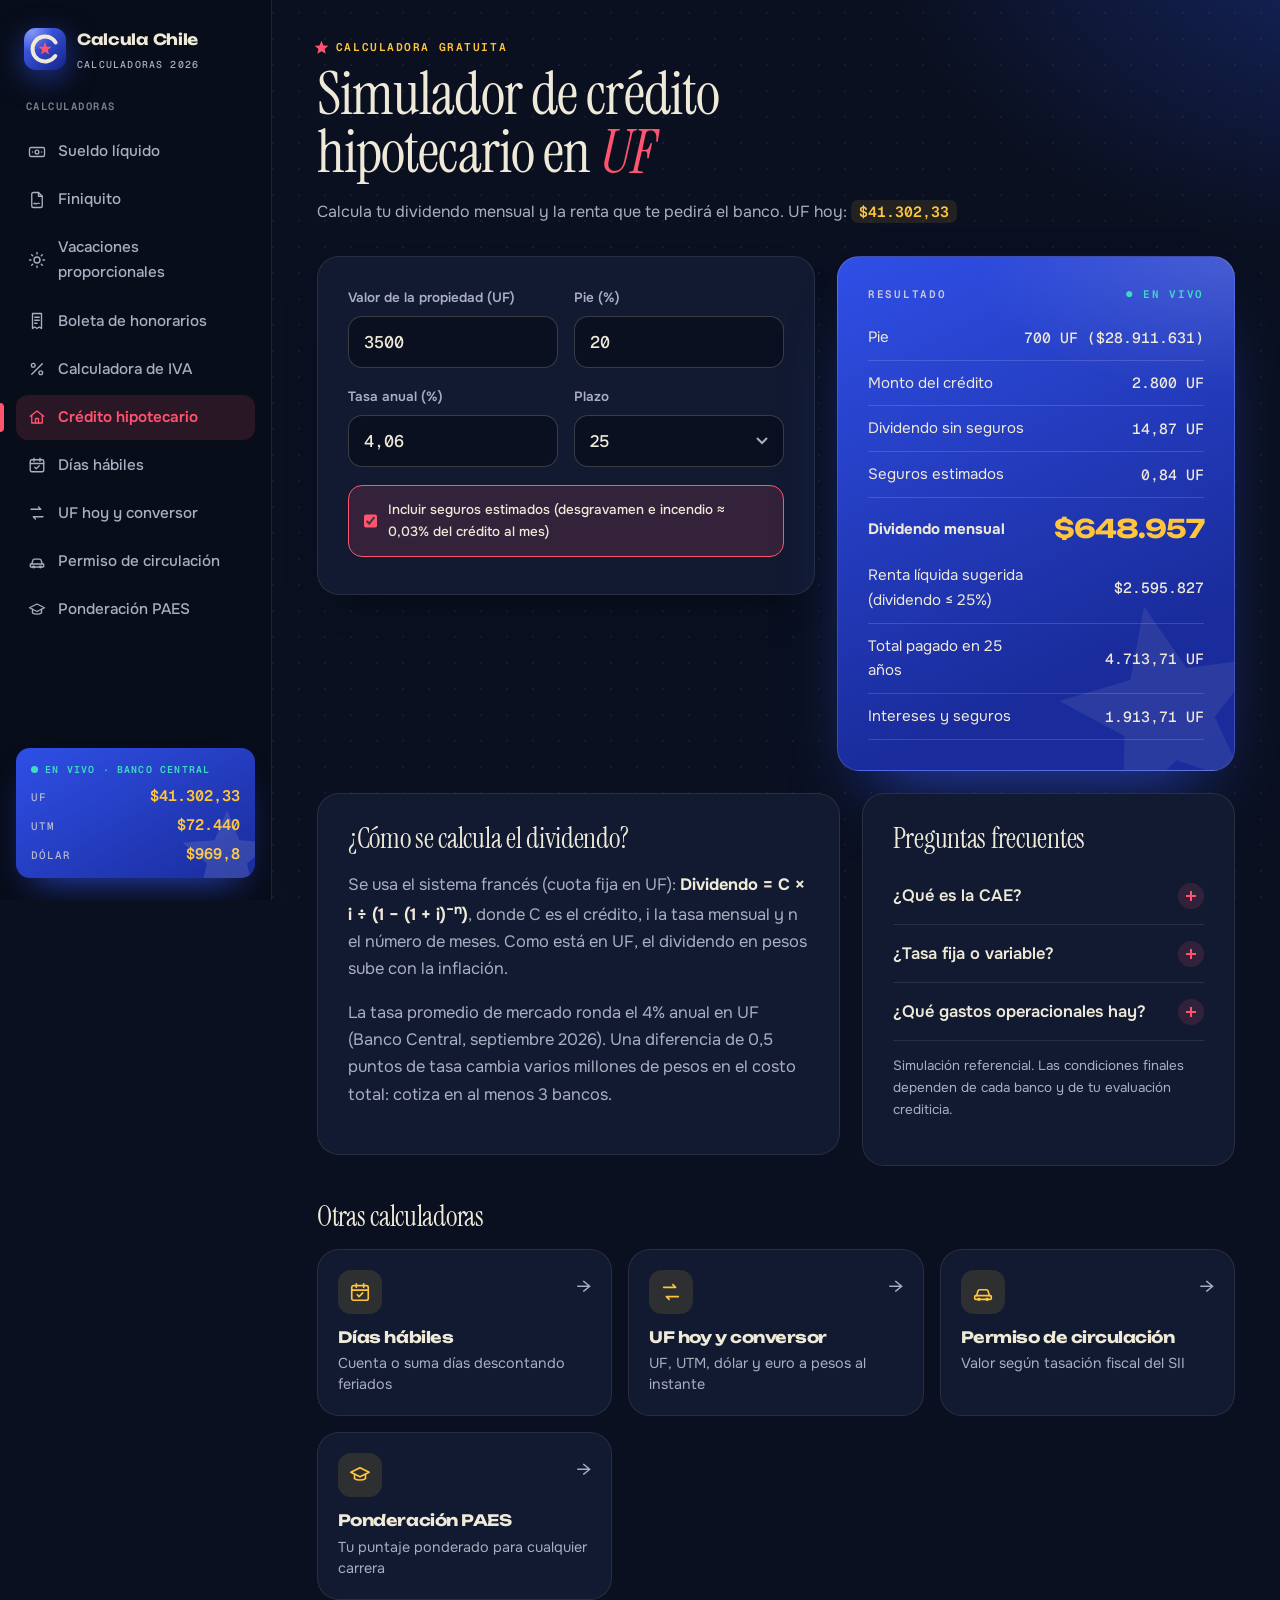
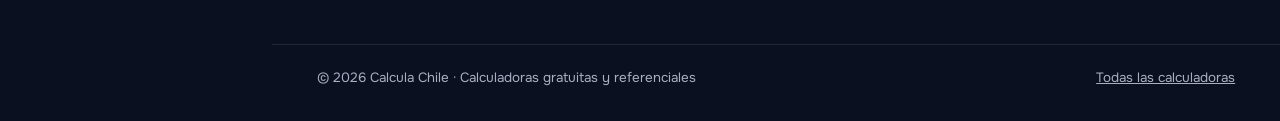
==== credito-hipotecario/index.html @ 3ac99cef "Actualiza datos 2026-11-10" ====
<!doctype html>
<html lang="es-CL">
<head>
<meta charset="utf-8">
<meta name="viewport" content="width=device-width,initial-scale=1">
<meta name="color-scheme" content="dark">
<meta name="theme-color" content="#0A1020">
<link rel="icon" href="/assets/logo.svg" type="image/svg+xml">
<title>Simulador Crédito Hipotecario en UF 2026: calcula tu dividendo | Calcula Chile</title>
<meta name="description" content="Simula tu crédito hipotecario en UF: dividendo mensual en UF y pesos, renta mínima requerida, pie y costo total. Con la UF de hoy.">
<link rel="canonical" href="https://TUDOMINIO.cl/credito-hipotecario/">
<link rel="preconnect" href="https://fonts.googleapis.com"><link rel="preconnect" href="https://fonts.gstatic.com" crossorigin>
<link href="https://fonts.googleapis.com/css2?family=Instrument+Serif:ital@0;1&family=Onest:wght@400;500;600;700&family=Geist+Mono:wght@400;500;600&family=Unbounded:wght@500;700&display=swap" rel="stylesheet">
<link rel="stylesheet" href="/assets/style.css?v=7056db5f">
<!-- ADSENSE -->
<script type="application/ld+json">
{"@context":"https://schema.org","@type":"FAQPage","mainEntity":[
{"@type":"Question","name":"¿Qué renta necesito para un crédito hipotecario?","acceptedAnswer":{"@type":"Answer","text":"Los bancos suelen exigir que el dividendo no supere el 25% a 30% de la renta líquida del hogar."}},
{"@type":"Question","name":"¿Cuánto pie necesito?","acceptedAnswer":{"@type":"Answer","text":"Normalmente 10% a 20% del valor de la propiedad. Con garantía estatal FOGAES puede bajar al 10%."}}
]}
</script>
</head>
<body>
<!--side-->
<aside class="side">
  <a class="brand" href="/"><span class="brand-mark"><svg class="logo" viewBox="0 0 64 64" aria-hidden="true"><defs><linearGradient id="lg" x1="8" y1="4" x2="58" y2="62" gradientUnits="userSpaceOnUse"><stop stop-color="#4764F5"/><stop offset="1" stop-color="#17278F"/></linearGradient><radialGradient id="lh" cx="20%" cy="8%" r="80%"><stop stop-color="#fff" stop-opacity=".34"/><stop offset=".6" stop-color="#fff" stop-opacity="0"/></radialGradient></defs><rect width="64" height="64" rx="18" fill="url(#lg)"/><rect width="64" height="64" rx="18" fill="url(#lh)"/><circle cx="32" cy="32" r="19" fill="none" stroke="#EFE9D8" stroke-width="6" stroke-linecap="round" stroke-dasharray="97 22.4" transform="rotate(34 32 32)"/><polygon fill="#FF5470" points="32,21.5 34.6,28.4 42,28.7 36.2,33.3 38.2,40.5 32,36.3 25.8,40.5 27.8,33.3 22,28.7 29.4,28.4"/></svg></span><span><b>Calcula Chile</b><small>CALCULADORAS 2026</small></span></a>
  <div class="side-label">Calculadoras</div>
  <nav><a href="/sueldo-liquido/"><svg viewBox="0 0 24 24" fill="none" stroke-width="1.8" stroke-linecap="round" stroke-linejoin="round"><rect x="2" y="6" width="20" height="12" rx="2"/><circle cx="12" cy="12" r="2.5"/><path d="M6 12h.01M18 12h.01"/></svg>Sueldo líquido</a><a href="/finiquito/"><svg viewBox="0 0 24 24" fill="none" stroke-width="1.8" stroke-linecap="round" stroke-linejoin="round"><path d="M14 2H7a2 2 0 0 0-2 2v16a2 2 0 0 0 2 2h10a2 2 0 0 0 2-2V7z"/><path d="M14 2v5h5"/><path d="M8 17c1.5-2 2.5 1 4 0s2-1.5 3-.5"/></svg>Finiquito</a><a href="/vacaciones-proporcionales/"><svg viewBox="0 0 24 24" fill="none" stroke-width="1.8" stroke-linecap="round" stroke-linejoin="round"><circle cx="12" cy="12" r="4"/><path d="M12 2v2M12 20v2M4.9 4.9l1.4 1.4M17.7 17.7l1.4 1.4M2 12h2M20 12h2M4.9 19.1l1.4-1.4M17.7 6.3l1.4-1.4"/></svg>Vacaciones proporcionales</a><a href="/honorarios/"><svg viewBox="0 0 24 24" fill="none" stroke-width="1.8" stroke-linecap="round" stroke-linejoin="round"><path d="M6 2h12v20l-3-2-3 2-3-2-3 2z"/><path d="M9 7h6M9 11h6M9 15h3"/></svg>Boleta de honorarios</a><a href="/iva/"><svg viewBox="0 0 24 24" fill="none" stroke-width="1.8" stroke-linecap="round" stroke-linejoin="round"><path d="M19 5L5 19"/><circle cx="7" cy="7" r="2.5"/><circle cx="17" cy="17" r="2.5"/></svg>Calculadora de IVA</a><a href="/credito-hipotecario/" aria-current="page"><svg viewBox="0 0 24 24" fill="none" stroke-width="1.8" stroke-linecap="round" stroke-linejoin="round"><path d="M3 11l9-7 9 7"/><path d="M5 10v10h14V10"/><path d="M10 20v-6h4v6"/></svg>Crédito hipotecario</a><a href="/dias-habiles/"><svg viewBox="0 0 24 24" fill="none" stroke-width="1.8" stroke-linecap="round" stroke-linejoin="round"><rect x="3" y="5" width="18" height="16" rx="2"/><path d="M3 10h18M8 3v4M16 3v4"/><path d="M9 15l2 2 4-4"/></svg>Días hábiles</a><a href="/uf/"><svg viewBox="0 0 24 24" fill="none" stroke-width="1.8" stroke-linecap="round" stroke-linejoin="round"><path d="M4 7h13l-3-3M20 17H7l3 3"/></svg>UF hoy y conversor</a><a href="/permiso-circulacion/"><svg viewBox="0 0 24 24" fill="none" stroke-width="1.8" stroke-linecap="round" stroke-linejoin="round"><path d="M5 16l1.5-5A2 2 0 0 1 8.4 9.5h7.2a2 2 0 0 1 1.9 1.5L19 16"/><rect x="3" y="16" width="18" height="4" rx="1"/><circle cx="7.5" cy="20" r="1"/><circle cx="16.5" cy="20" r="1"/></svg>Permiso de circulación</a><a href="/ponderacion-paes/"><svg viewBox="0 0 24 24" fill="none" stroke-width="1.8" stroke-linecap="round" stroke-linejoin="round"><path d="M2 9l10-5 10 5-10 5z"/><path d="M6 11v5c3 2 9 2 12 0v-5"/></svg>Ponderación PAES</a></nav>
  <div class="ticker">
    <div class="t-live">EN VIVO · BANCO CENTRAL</div>
    <div class="t-row"><span>UF</span><b data-ind="uf">$41.302,33</b></div>
    <div class="t-row"><span>UTM</span><b data-ind="utm">$72.440</b></div>
    <div class="t-row"><span>DÓLAR</span><b data-ind="dolar">$969,8</b></div>
  </div>
</aside>
<!--/side-->
<div class="app">
<main>
<section class="hero"><div class="crumb">Calculadora gratuita</div><h1>Simulador de crédito hipotecario en <em>UF</em></h1>
<p class="lead">Calcula tu dividendo mensual y la renta que te pedirá el banco. UF hoy: <strong id="ufTxt">…</strong></p></section>
<section class="work">
<div class="card">
  <div class="row">
    <div><label for="valor">Valor de la propiedad (UF)</label><input id="valor" inputmode="decimal" value="3500"></div>
    <div><label for="pie">Pie (%)</label><input id="pie" type="number" min="0" max="90" value="20"></div>
  </div>
  <div class="row">
    <div><label for="tasa">Tasa anual (%)</label><input id="tasa" inputmode="decimal" value="4,06"></div>
    <div>
      <label for="plazo">Plazo</label>
      <select id="plazo"><option>15</option><option>20</option><option selected>25</option><option>30</option></select>
    </div>
  </div>
  <label><input type="checkbox" id="seg" checked style="width:auto"> Incluir seguros estimados (desgravamen e incendio ≈ 0,03% del crédito al mes)</label>

</div>
<aside class="panel"><div class="panel-head"><span>Resultado</span><i>● EN VIVO</i></div>
<div class="result" id="res"></div>
<div class="ph"><svg viewBox="0 0 24 24" fill="none" stroke-width="1.6" stroke-linecap="round"><rect x="4" y="2" width="16" height="20" rx="2"/><path d="M8 6h8M8 10h2M12 10h2M16 10h0M8 14h2M12 14h2M8 18h2M12 18h4"/></svg><p>Completa los datos y el resultado aparece aquí al instante.</p></div></aside>
</section>
<div class="ad"><!-- espacio anuncio --></div>
<section class="info">
<div><!-- AFILIADO: enlace a comparador hipotecario / banco aquí -->

<h2>¿Cómo se calcula el dividendo?</h2>
<p>Se usa el sistema francés (cuota fija en UF): <strong>Dividendo = C × i ÷ (1 − (1 + i)<sup>−n</sup>)</strong>, donde C es el crédito, i la tasa mensual y n el número de meses. Como está en UF, el dividendo en pesos sube con la inflación.</p>
<p>La tasa promedio de mercado ronda el 4% anual en UF (Banco Central, septiembre 2026). Una diferencia de 0,5 puntos de tasa cambia varios millones de pesos en el costo total: cotiza en al menos 3 bancos.</p></div>
<div><h2>Preguntas frecuentes</h2>
<details><summary>¿Qué es la CAE?</summary><p>La Carga Anual Equivalente incluye tasa, seguros y gastos. Es el número que debes comparar entre bancos, no solo la tasa.</p></details>
<details><summary>¿Tasa fija o variable?</summary><p>La fija te da un dividendo en UF constante por todo el plazo. La mixta parte más baja pero puede subir después del período fijo.</p></details>
<details><summary>¿Qué gastos operacionales hay?</summary><p>Tasación, estudio de títulos, notaría, Conservador de Bienes Raíces e impuesto de timbres. Suelen sumar entre 1% y 2% del crédito.</p></details>
<p class="note">Simulación referencial. Las condiciones finales dependen de cada banco y de tu evaluación crediticia.</p></div>
</section>
<section class="related"><h2>Otras calculadoras</h2><div class="tools"><a href="/dias-habiles/"><span class="ic"><svg viewBox="0 0 24 24" fill="none" stroke-width="1.8" stroke-linecap="round" stroke-linejoin="round"><rect x="3" y="5" width="18" height="16" rx="2"/><path d="M3 10h18M8 3v4M16 3v4"/><path d="M9 15l2 2 4-4"/></svg></span><strong>Días hábiles</strong><small>Cuenta o suma días descontando feriados</small></a><a href="/uf/"><span class="ic"><svg viewBox="0 0 24 24" fill="none" stroke-width="1.8" stroke-linecap="round" stroke-linejoin="round"><path d="M4 7h13l-3-3M20 17H7l3 3"/></svg></span><strong>UF hoy y conversor</strong><small>UF, UTM, dólar y euro a pesos al instante</small></a><a href="/permiso-circulacion/"><span class="ic"><svg viewBox="0 0 24 24" fill="none" stroke-width="1.8" stroke-linecap="round" stroke-linejoin="round"><path d="M5 16l1.5-5A2 2 0 0 1 8.4 9.5h7.2a2 2 0 0 1 1.9 1.5L19 16"/><rect x="3" y="16" width="18" height="4" rx="1"/><circle cx="7.5" cy="20" r="1"/><circle cx="16.5" cy="20" r="1"/></svg></span><strong>Permiso de circulación</strong><small>Valor según tasación fiscal del SII</small></a><a href="/ponderacion-paes/"><span class="ic"><svg viewBox="0 0 24 24" fill="none" stroke-width="1.8" stroke-linecap="round" stroke-linejoin="round"><path d="M2 9l10-5 10 5-10 5z"/><path d="M6 11v5c3 2 9 2 12 0v-5"/></svg></span><strong>Ponderación PAES</strong><small>Tu puntaje ponderado para cualquier carrera</small></a></div></section>
</main>
<footer><span>© <span data-year></span> Calcula Chile · Calculadoras gratuitas y referenciales</span><a href="/">Todas las calculadoras</a></footer>
</div><!--/app-->
<script src="/assets/common.js?v=ec8a8970"></script>
<script>
const $ = (id) => document.getElementById(id);
const dnum = (el) => Number(String(el.value).replace(/\./g, "").replace(",", ".")) || 0;
const uf = (n) => n.toLocaleString("es-CL", { maximumFractionDigits: 2 }) + " UF";
let UF = 41000;
function calc() {
  const valor = dnum($("valor")), pie = valor * dnum($("pie")) / 100, C = valor - pie;
  const i = dnum($("tasa")) / 100 / 12, n = Number($("plazo").value) * 12;
  if (!C || !n) return ($("res").innerHTML = "");
  const div = i ? C * i / (1 - Math.pow(1 + i, -n)) : C / n;
  const seg = $("seg").checked ? C * 0.0003 : 0, tot = div + seg;
  $("res").innerHTML = `<table>
    <tr><td>Pie</td><td>${uf(pie)} (${clp(pie * UF)})</td></tr>
    <tr><td>Monto del crédito</td><td>${uf(C)}</td></tr>
    <tr><td>Dividendo sin seguros</td><td>${uf(div)}</td></tr>
    ${seg ? `<tr><td>Seguros estimados</td><td>${uf(seg)}</td></tr>` : ""}
    <tr><td><strong>Dividendo mensual</strong></td><td class="big">${clp(tot * UF)}</td></tr>
    <tr><td>Renta líquida sugerida (dividendo ≤ 25%)</td><td>${clp(tot * UF * 4)}</td></tr>
    <tr><td>Total pagado en ${n / 12} años</td><td>${uf(tot * n)}</td></tr>
    <tr><td>Intereses y seguros</td><td>${uf(tot * n - C)}</td></tr></table>`;
}
loadJSON("/data/indicadores.json").then((d) => (UF = d.uf)).catch(() => {}).finally(() => {
  $("ufTxt").textContent = "$" + UF.toLocaleString("es-CL"); calc();
});
["valor", "pie", "tasa", "plazo", "seg"].forEach((id) => $(id).addEventListener("input", calc));
</script>
</body>
</html>
---- assets/style.css ----
/* Calcula Chile — ver BRAND.md
   Tema único "Noche de Atacama": fondo azul-noche, texto crema, Copihue + Oro de acento, resultados en Cobalto.
   No existe versión clara: nunca fondo blanco ni texto negro. */
:root{
  color-scheme:dark;
  --night:#0A1020; --deep:#111A30; --slope:#18233F; --side:#080D1A;
  --salar:#EFE9D8; --mist:#A9AEC0; --line:rgba(239,233,216,.10); --line-2:rgba(239,233,216,.20);
  --copihue:#FF5470; --copihue-soft:rgba(255,84,112,.14);
  --cobalt:#2F4FE6; --cobalt-2:#1A2C9C; --gold:#FFC53D; --pacific:#3DDBC0;
  --r-lg:22px; --r:14px;
  --f-title:"Instrument Serif",Georgia,serif; --f-body:"Onest",system-ui,sans-serif; --f-mono:"Geist Mono",ui-monospace,monospace; --f-brand:"Unbounded","Onest",sans-serif;
  --star:url("data:image/svg+xml,%3Csvg xmlns='http://www.w3.org/2000/svg' viewBox='0 0 24 24'%3E%3Cpath fill='%23FF5470' d='M12 1.5l3 7.2 7.7.6-5.9 5 1.8 7.5L12 17.9l-6.6 3.9 1.8-7.5-5.9-5 7.7-.6z'/%3E%3C/svg%3E");
  --star-cream:url("data:image/svg+xml,%3Csvg xmlns='http://www.w3.org/2000/svg' viewBox='0 0 24 24'%3E%3Cpath fill='%23EFE9D8' d='M12 1.5l3 7.2 7.7.6-5.9 5 1.8 7.5L12 17.9l-6.6 3.9 1.8-7.5-5.9-5 7.7-.6z'/%3E%3C/svg%3E");
  --sidew:272px;
}
*{box-sizing:border-box}
html{-webkit-text-size-adjust:100%;background:var(--night)}
body{margin:0;font:400 1.03rem/1.65 var(--f-body);color:var(--salar);background:var(--night);min-height:100vh;
  background-image:
    radial-gradient(800px 520px at 108% -8%,rgba(47,79,230,.35),transparent 62%),
    radial-gradient(640px 460px at -8% 104%,rgba(255,84,112,.16),transparent 62%),
    radial-gradient(rgba(239,233,216,.06) 1px,transparent 1.2px);
  background-size:auto,auto,26px 26px;background-attachment:fixed}
a{color:var(--copihue)}
::selection{background:var(--copihue);color:var(--night)}
::placeholder{color:rgba(169,174,192,.55)}

/* ---------- Menú lateral ---------- */
.side{position:fixed;inset:0 auto 0 0;width:var(--sidew);padding:22px 16px;display:flex;flex-direction:column;gap:16px;background:var(--side);border-right:1px solid var(--line);z-index:20;overflow-y:auto}
.brand{display:flex;align-items:center;gap:11px;text-decoration:none;color:var(--salar);padding:4px 8px}
.brand-mark{width:42px;height:42px;flex:none;display:block;filter:drop-shadow(0 8px 14px rgba(47,79,230,.55))}
.brand-mark .logo{width:100%;height:100%;display:block;transition:transform .5s cubic-bezier(.2,1.6,.4,1)}
.brand:hover .logo{transform:rotate(-8deg) scale(1.06)}
.brand b{font:700 .95rem/1 var(--f-brand);letter-spacing:-.02em;white-space:nowrap}
.brand small{display:block;font:500 .62rem var(--f-mono);color:var(--mist);letter-spacing:.12em;margin-top:5px}
.side-label{font:600 .66rem var(--f-mono);letter-spacing:.14em;text-transform:uppercase;color:var(--mist);padding:0 10px;margin-top:8px;opacity:.7}
.side nav{display:flex;flex-direction:column;gap:3px}
.side nav a{position:relative;display:flex;align-items:center;gap:12px;padding:10px 12px;border-radius:12px;color:var(--mist);text-decoration:none;font-weight:500;font-size:.95rem;transition:background .15s,color .15s}
.side nav a svg{width:18px;height:18px;flex:none;stroke:currentColor}
.side nav a:hover{background:var(--slope);color:var(--salar)}
.side nav a[aria-current]{background:var(--copihue-soft);color:var(--copihue);font-weight:600}
.side nav a[aria-current]::before{content:"";position:absolute;left:-16px;top:8px;bottom:8px;width:4px;border-radius:0 4px 4px 0;background:var(--copihue)}
.ticker{margin-top:auto;border-radius:var(--r);padding:15px;display:grid;gap:10px;position:relative;overflow:hidden;background:linear-gradient(150deg,var(--cobalt),var(--cobalt-2));box-shadow:0 18px 36px -18px rgba(47,79,230,.9)}
.ticker::after{content:"";position:absolute;right:-22px;bottom:-26px;width:100px;height:100px;background:var(--star-cream) center/contain no-repeat;opacity:.12}
.t-row{display:flex;justify-content:space-between;align-items:baseline;position:relative}
.t-row span{color:rgba(239,233,216,.7);font:500 .68rem var(--f-mono);letter-spacing:.1em}
.t-row b{font:600 .95rem var(--f-mono);color:var(--gold)}
.t-live{font:600 .62rem var(--f-mono);letter-spacing:.12em;color:var(--pacific);display:flex;align-items:center;gap:7px;position:relative}
.t-live::before{content:"";width:7px;height:7px;border-radius:50%;background:var(--pacific);animation:pulse 2s infinite}
@keyframes pulse{0%{box-shadow:0 0 0 0 rgba(61,219,192,.7)}70%,100%{box-shadow:0 0 0 8px rgba(61,219,192,0)}}

/* ---------- Estructura ---------- */
.app{margin-left:var(--sidew);min-height:100vh;display:flex;flex-direction:column}
main{width:100%;max-width:1320px;margin:0 auto;padding:40px clamp(20px,3.5vw,48px) 0;flex:1}
.hero{display:grid;gap:12px;margin-bottom:30px}
.crumb{font:600 .7rem var(--f-mono);letter-spacing:.14em;text-transform:uppercase;color:var(--gold);display:flex;gap:10px;align-items:center}
.crumb::before{content:"";width:9px;height:9px;background:var(--star) center/contain no-repeat;flex:none;transform:scale(1.7)}
h1{font:400 clamp(2.6rem,4.6vw,4.4rem)/.98 var(--f-title);letter-spacing:-.015em;margin:0;max-width:20ch;color:var(--salar)}
h1 em,h2 em{font-style:italic;color:var(--copihue)}
.lead{font-size:clamp(1rem,1.2vw,1.14rem);color:var(--mist);margin:6px 0 0;max-width:66ch}
.lead strong{font:600 .92em var(--f-mono);color:var(--gold);background:rgba(255,197,61,.1);padding:2px 8px;border-radius:7px}

/* Zona de trabajo: formulario + panel de resultado */
.work{display:grid;grid-template-columns:minmax(0,1.25fr) minmax(320px,1fr);gap:22px;align-items:start}
.card{background:var(--deep);border:1px solid var(--line);border-radius:var(--r-lg);padding:clamp(20px,2.4vw,30px);box-shadow:0 20px 40px -28px rgba(0,0,0,.8)}
.panel{position:sticky;top:24px;overflow:hidden;min-height:260px;color:var(--salar);border-radius:var(--r-lg);padding:clamp(20px,2.4vw,30px);border:1px solid rgba(255,255,255,.16);
  background:radial-gradient(420px 220px at 100% 0%,rgba(255,255,255,.14),transparent 62%),linear-gradient(155deg,var(--cobalt),var(--cobalt-2) 75%);box-shadow:0 40px 70px -36px rgba(47,79,230,.85)}
.panel::after{content:"";position:absolute;right:-46px;bottom:-50px;width:230px;height:230px;background:var(--star-cream) center/contain no-repeat;opacity:.08;pointer-events:none;transform:rotate(-12deg)}
.panel-head{display:flex;justify-content:space-between;align-items:center;font:600 .68rem var(--f-mono);letter-spacing:.16em;text-transform:uppercase;color:rgba(239,233,216,.8);margin-bottom:14px;position:relative}
.panel-head i{font-style:normal;color:var(--pacific)}
.ph{position:relative;display:none;padding:34px 0;text-align:center;color:rgba(239,233,216,.8)}
.ph svg{width:46px;height:46px;stroke:var(--gold);margin-bottom:10px}
.ph p{margin:0;font-size:.96rem}
.result:empty~.ph,.result[hidden]~.ph{display:block}
.result{position:relative;animation:reveal .45s cubic-bezier(.2,.8,.2,1)}
.result:empty{display:none}
.result p{margin:.25em 0}
.result table{width:100%;border-collapse:collapse;font-size:.94rem}
.result td{padding:10px 0;border-bottom:1px solid rgba(239,233,216,.16)}
.result td:last-child{text-align:right;font:500 .92rem var(--f-mono);font-variant-numeric:tabular-nums;white-space:nowrap}
.result tr:has(.big) td{border-bottom:0;padding-top:18px}
.result a{color:var(--gold)}
.big{font:700 clamp(1.9rem,3vw,2.7rem)/1.05 var(--f-brand)!important;letter-spacing:-.04em;color:var(--gold)}
td.big{font-size:clamp(1.35rem,2vw,1.8rem)!important}
.result .note,.panel .note{color:rgba(239,233,216,.72)}
@keyframes reveal{from{opacity:0;transform:translateY(8px)}to{opacity:1;transform:none}}

/* Formularios */
label{display:block;font-weight:600;font-size:.84rem;color:var(--mist);margin:18px 0 7px}
.card>label:first-child,.card>.row:first-child>div>label:first-child{margin-top:0}
.row{display:grid;grid-template-columns:repeat(auto-fit,minmax(200px,1fr));gap:0 16px}
input,select{width:100%;height:52px;padding:0 15px;font:500 1.05rem var(--f-body);color:var(--salar);background:var(--night);border:1.5px solid var(--line-2);border-radius:var(--r);transition:border-color .15s,box-shadow .15s;appearance:none;-webkit-appearance:none}
input[data-money],input[inputmode=decimal],input[type=number],input[type=date]{font-family:var(--f-mono);font-weight:500}
select{background-image:url("data:image/svg+xml,%3Csvg xmlns='http://www.w3.org/2000/svg' width='12' height='8' fill='none' stroke='%23A9AEC0' stroke-width='2'%3E%3Cpath d='M1 1l5 5 5-5'/%3E%3C/svg%3E");background-repeat:no-repeat;background-position:right 15px center;padding-right:40px;cursor:pointer}
select option{background:var(--deep);color:var(--salar)}
input:hover,select:hover{border-color:rgba(239,233,216,.34)}
input:focus,select:focus{outline:none;border-color:var(--copihue);box-shadow:0 0 0 4px var(--copihue-soft)}
input[type=checkbox]{width:20px;height:20px;appearance:auto;-webkit-appearance:auto;accent-color:var(--copihue);margin:0;flex:none}
label:has(input[type=checkbox]){display:flex;gap:11px;align-items:center;font-weight:500;color:var(--salar);padding:13px 15px;border:1.5px dashed var(--line-2);border-radius:var(--r);cursor:pointer;margin-top:18px}
label:has(input:checked){border-style:solid;border-color:var(--copihue);background:var(--copihue-soft)}
.card table{width:100%;border-collapse:collapse}
.card table td{padding:9px 6px;border-bottom:1px solid var(--line);font-size:.92rem}
.card table input{height:42px;font-size:1rem}
.card>.note{margin:12px 0 0}

/* Información: 2 columnas */
.info{display:grid;grid-template-columns:minmax(0,1.4fr) minmax(0,1fr);gap:22px;margin-top:22px;align-items:start}
.info>div{background:var(--deep);border:1px solid var(--line);border-radius:var(--r-lg);padding:clamp(20px,2.4vw,30px)}
.info>div>h2:first-child{margin-top:0}
h2{font:400 clamp(1.7rem,2.2vw,2.1rem)/1.1 var(--f-title);letter-spacing:-.01em;margin:28px 0 12px;color:var(--salar)}
.info p,.info li{color:var(--mist)}
.info strong{color:var(--salar)}
.info table{width:100%;border-collapse:collapse;margin:8px 0;font-size:.92rem}
.info table td{padding:10px 4px;border-bottom:1px solid var(--line);color:var(--salar)}
.info table td:last-child{font-family:var(--f-mono);text-align:right}
.info .card{box-shadow:none;padding:6px 16px;background:var(--night);border-radius:var(--r)}
ol{padding-left:1.2em}li{margin:.5em 0}li::marker{color:var(--copihue);font-weight:700}
details{border-bottom:1px solid var(--line)}
summary{cursor:pointer;list-style:none;display:flex;justify-content:space-between;align-items:center;gap:12px;padding:15px 0;font-weight:600;color:var(--salar)}
summary::-webkit-details-marker{display:none}
summary::after{content:"";flex:none;width:26px;height:26px;border-radius:50%;background:var(--copihue-soft) url("data:image/svg+xml,%3Csvg xmlns='http://www.w3.org/2000/svg' width='10' height='10' stroke='%23FF5470' stroke-width='2'%3E%3Cpath d='M5 0v10M0 5h10'/%3E%3C/svg%3E") center no-repeat;transition:transform .2s}
details[open] summary::after{transform:rotate(45deg)}
details p{margin:0 0 15px}
.note{font-size:.84rem;color:var(--mist)}
.ad:not(:has(*)){display:none}
.related{margin-top:36px}
.related h2{margin-top:0;margin-bottom:16px}

/* Fichas de herramientas */
.tools{display:grid;grid-template-columns:repeat(auto-fill,minmax(250px,1fr));gap:16px}
.tools a{position:relative;display:flex;flex-direction:column;gap:6px;min-height:156px;padding:20px;border-radius:var(--r-lg);background:var(--deep);border:1px solid var(--line);color:var(--salar);text-decoration:none;transition:transform .25s cubic-bezier(.2,.8,.2,1),border-color .25s,box-shadow .25s,background .25s;overflow:hidden}
.tools a:hover{transform:translateY(-4px);border-color:var(--copihue);background:var(--slope);box-shadow:0 26px 44px -26px rgba(255,84,112,.55)}
.tools .ic{width:44px;height:44px;border-radius:13px;display:grid;place-items:center;background:rgba(255,197,61,.12);color:var(--gold);margin-bottom:8px}
.tools .ic svg{width:22px;height:22px;stroke:currentColor}
.tools strong{font:700 .98rem/1.25 var(--f-brand);letter-spacing:-.03em}
.tools small{color:var(--mist);font-size:.9rem;line-height:1.45}
.tools a::after{content:"→";position:absolute;right:20px;top:20px;font-size:1.25rem;color:var(--mist);transition:transform .25s,color .25s}
.tools a:hover::after{transform:translateX(5px);color:var(--copihue)}
.tools a.feat{grid-column:span 2;border-color:rgba(255,255,255,.16);background:radial-gradient(400px 200px at 100% 0%,rgba(255,255,255,.14),transparent 60%),linear-gradient(155deg,var(--cobalt),var(--cobalt-2))}
.tools a.feat::before{content:"";position:absolute;right:30px;bottom:-40px;width:200px;height:200px;background:var(--star-cream) center/contain no-repeat;opacity:.09;transform:rotate(-14deg)}
.tools a.feat small,.tools a.feat::after{color:rgba(239,233,216,.8)}
.tools a.feat .ic{background:rgba(255,255,255,.16)}
.tools a.feat:hover{border-color:var(--gold)}

/* Portada */
.stats{display:grid;grid-template-columns:repeat(4,1fr);gap:12px;margin:0 0 26px}
.stat{background:var(--deep);border:1px solid var(--line);border-radius:var(--r);padding:15px 17px}
.stat span{display:block;font:600 .66rem var(--f-mono);letter-spacing:.14em;color:var(--mist);text-transform:uppercase;margin-bottom:2px}
.stat b{font:600 1.4rem var(--f-mono);letter-spacing:-.03em;color:var(--gold)}

footer{width:100%;max-width:1320px;margin:44px auto 0;padding:22px clamp(20px,3.5vw,48px) 32px;border-top:1px solid var(--line);font-size:.84rem;color:var(--mist);display:flex;justify-content:space-between;gap:16px;flex-wrap:wrap}
footer a{color:var(--mist)}footer a:hover{color:var(--copihue)}

/* Coreografía de carga */
@media (prefers-reduced-motion:no-preference){
  .hero>*,.work>*,.stats>*,.info>*,.tools>a{animation:rise .6s cubic-bezier(.2,.8,.2,1) both}
  .hero>*:nth-child(2){animation-delay:.06s}.hero>*:nth-child(3){animation-delay:.12s}
  .work>*:nth-child(1),.stats>*:nth-child(1){animation-delay:.16s}.work>*:nth-child(2),.stats>*:nth-child(2){animation-delay:.24s}
  .stats>*:nth-child(3){animation-delay:.3s}.stats>*:nth-child(4){animation-delay:.36s}
  .info>*{animation-delay:.32s}
  .tools>a:nth-child(1){animation-delay:.2s}.tools>a:nth-child(2){animation-delay:.26s}.tools>a:nth-child(3){animation-delay:.32s}.tools>a:nth-child(4){animation-delay:.38s}
  .tools>a:nth-child(5){animation-delay:.44s}.tools>a:nth-child(6){animation-delay:.5s}.tools>a:nth-child(7){animation-delay:.56s}
  .side nav a{animation:slide .4s cubic-bezier(.2,.8,.2,1) both}
  .side nav a:nth-child(2){animation-delay:.04s}.side nav a:nth-child(3){animation-delay:.08s}.side nav a:nth-child(4){animation-delay:.12s}.side nav a:nth-child(5){animation-delay:.16s}.side nav a:nth-child(6){animation-delay:.2s}.side nav a:nth-child(7){animation-delay:.24s}
}
@keyframes rise{from{opacity:0;transform:translateY(16px)}to{opacity:1;transform:none}}
@keyframes slide{from{opacity:0;transform:translateX(-8px)}to{opacity:1;transform:none}}

/* ---------- Responsivo ---------- */
@media (min-width:1600px){:root{--sidew:300px}main,footer{max-width:1440px}}
@media (max-width:1180px){.info{grid-template-columns:1fr}.stats{grid-template-columns:repeat(2,1fr)}}
@media (max-width:960px){
  .side{position:sticky;top:0;inset:auto;width:100%;height:auto;flex-direction:row;align-items:center;gap:12px;padding:10px 14px;border-right:0;border-bottom:1px solid var(--line);overflow:visible;background:rgba(8,13,26,.9);backdrop-filter:blur(14px)}
  .brand{padding:0}.brand small,.side-label,.ticker{display:none}
  .side nav{flex-direction:row;overflow-x:auto;scrollbar-width:none;gap:6px;-webkit-mask:linear-gradient(90deg,#000 88%,transparent);mask:linear-gradient(90deg,#000 88%,transparent)}
  .side nav::-webkit-scrollbar{display:none}
  .side nav a{white-space:nowrap;padding:8px 13px;border:1px solid var(--line);border-radius:99px;font-size:.85rem}
  .side nav a svg{display:none}.side nav a[aria-current]::before{display:none}
  .app{margin-left:0}main{padding-top:28px}
  .work{grid-template-columns:1fr}.panel{position:relative;top:0}
}
@media (max-width:640px){
  .brand b{display:none}
  .stats{gap:8px}.stat{padding:12px}.stat b{font-size:1.1rem}
  .tools{grid-template-columns:1fr;gap:10px}
  .tools a,.tools a.feat{grid-column:auto;min-height:0;display:grid;grid-template-columns:46px 1fr;column-gap:14px;align-items:center;padding:14px 42px 14px 14px}
  .tools .ic{grid-row:span 2;margin:0}
  .tools a::after{top:50%;transform:translateY(-50%);right:16px}.tools a:hover::after{transform:translate(4px,-50%)}
  .tools strong{font-size:.9rem}.tools small{font-size:.84rem;margin:0}
  .crumb{font-size:.62rem}
}
[hidden]{display:none!important}
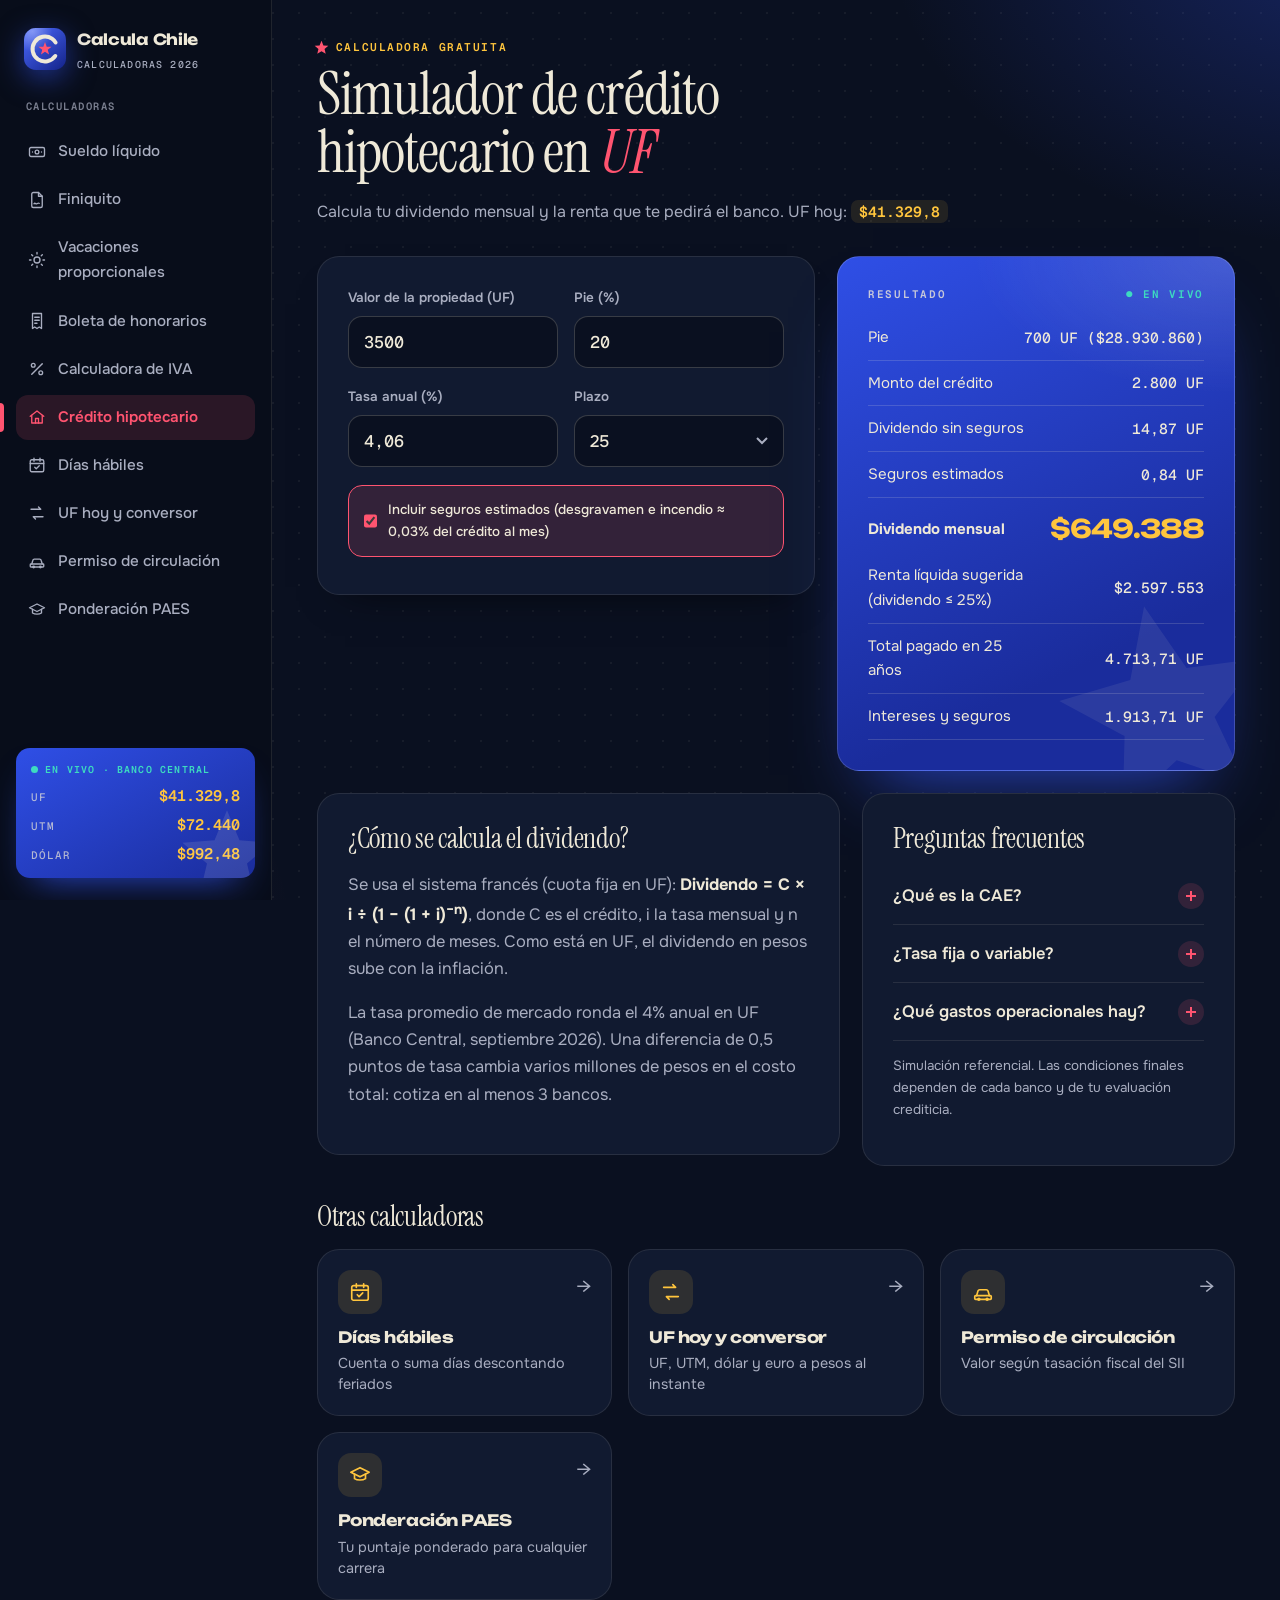
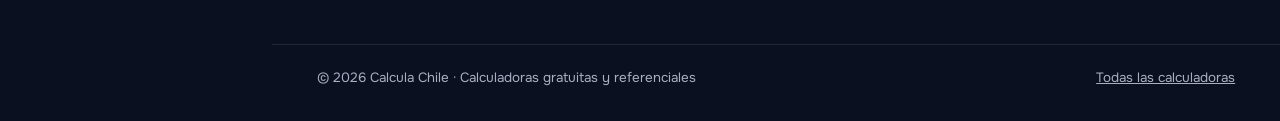
==== commit 2eb70075: "Actualiza datos 2026-11-14" ====
--- a/credito-hipotecario/index.html
+++ b/credito-hipotecario/index.html
@@ -28,9 +28,9 @@
   <nav><a href="/sueldo-liquido/"><svg viewBox="0 0 24 24" fill="none" stroke-width="1.8" stroke-linecap="round" stroke-linejoin="round"><rect x="2" y="6" width="20" height="12" rx="2"/><circle cx="12" cy="12" r="2.5"/><path d="M6 12h.01M18 12h.01"/></svg>Sueldo líquido</a><a href="/finiquito/"><svg viewBox="0 0 24 24" fill="none" stroke-width="1.8" stroke-linecap="round" stroke-linejoin="round"><path d="M14 2H7a2 2 0 0 0-2 2v16a2 2 0 0 0 2 2h10a2 2 0 0 0 2-2V7z"/><path d="M14 2v5h5"/><path d="M8 17c1.5-2 2.5 1 4 0s2-1.5 3-.5"/></svg>Finiquito</a><a href="/vacaciones-proporcionales/"><svg viewBox="0 0 24 24" fill="none" stroke-width="1.8" stroke-linecap="round" stroke-linejoin="round"><circle cx="12" cy="12" r="4"/><path d="M12 2v2M12 20v2M4.9 4.9l1.4 1.4M17.7 17.7l1.4 1.4M2 12h2M20 12h2M4.9 19.1l1.4-1.4M17.7 6.3l1.4-1.4"/></svg>Vacaciones proporcionales</a><a href="/honorarios/"><svg viewBox="0 0 24 24" fill="none" stroke-width="1.8" stroke-linecap="round" stroke-linejoin="round"><path d="M6 2h12v20l-3-2-3 2-3-2-3 2z"/><path d="M9 7h6M9 11h6M9 15h3"/></svg>Boleta de honorarios</a><a href="/iva/"><svg viewBox="0 0 24 24" fill="none" stroke-width="1.8" stroke-linecap="round" stroke-linejoin="round"><path d="M19 5L5 19"/><circle cx="7" cy="7" r="2.5"/><circle cx="17" cy="17" r="2.5"/></svg>Calculadora de IVA</a><a href="/credito-hipotecario/" aria-current="page"><svg viewBox="0 0 24 24" fill="none" stroke-width="1.8" stroke-linecap="round" stroke-linejoin="round"><path d="M3 11l9-7 9 7"/><path d="M5 10v10h14V10"/><path d="M10 20v-6h4v6"/></svg>Crédito hipotecario</a><a href="/dias-habiles/"><svg viewBox="0 0 24 24" fill="none" stroke-width="1.8" stroke-linecap="round" stroke-linejoin="round"><rect x="3" y="5" width="18" height="16" rx="2"/><path d="M3 10h18M8 3v4M16 3v4"/><path d="M9 15l2 2 4-4"/></svg>Días hábiles</a><a href="/uf/"><svg viewBox="0 0 24 24" fill="none" stroke-width="1.8" stroke-linecap="round" stroke-linejoin="round"><path d="M4 7h13l-3-3M20 17H7l3 3"/></svg>UF hoy y conversor</a><a href="/permiso-circulacion/"><svg viewBox="0 0 24 24" fill="none" stroke-width="1.8" stroke-linecap="round" stroke-linejoin="round"><path d="M5 16l1.5-5A2 2 0 0 1 8.4 9.5h7.2a2 2 0 0 1 1.9 1.5L19 16"/><rect x="3" y="16" width="18" height="4" rx="1"/><circle cx="7.5" cy="20" r="1"/><circle cx="16.5" cy="20" r="1"/></svg>Permiso de circulación</a><a href="/ponderacion-paes/"><svg viewBox="0 0 24 24" fill="none" stroke-width="1.8" stroke-linecap="round" stroke-linejoin="round"><path d="M2 9l10-5 10 5-10 5z"/><path d="M6 11v5c3 2 9 2 12 0v-5"/></svg>Ponderación PAES</a></nav>
   <div class="ticker">
     <div class="t-live">EN VIVO · BANCO CENTRAL</div>
-    <div class="t-row"><span>UF</span><b data-ind="uf">$41.302,33</b></div>
+    <div class="t-row"><span>UF</span><b data-ind="uf">$41.329,8</b></div>
     <div class="t-row"><span>UTM</span><b data-ind="utm">$72.440</b></div>
-    <div class="t-row"><span>DÓLAR</span><b data-ind="dolar">$969,8</b></div>
+    <div class="t-row"><span>DÓLAR</span><b data-ind="dolar">$992,48</b></div>
   </div>
 </aside>
 <!--/side-->
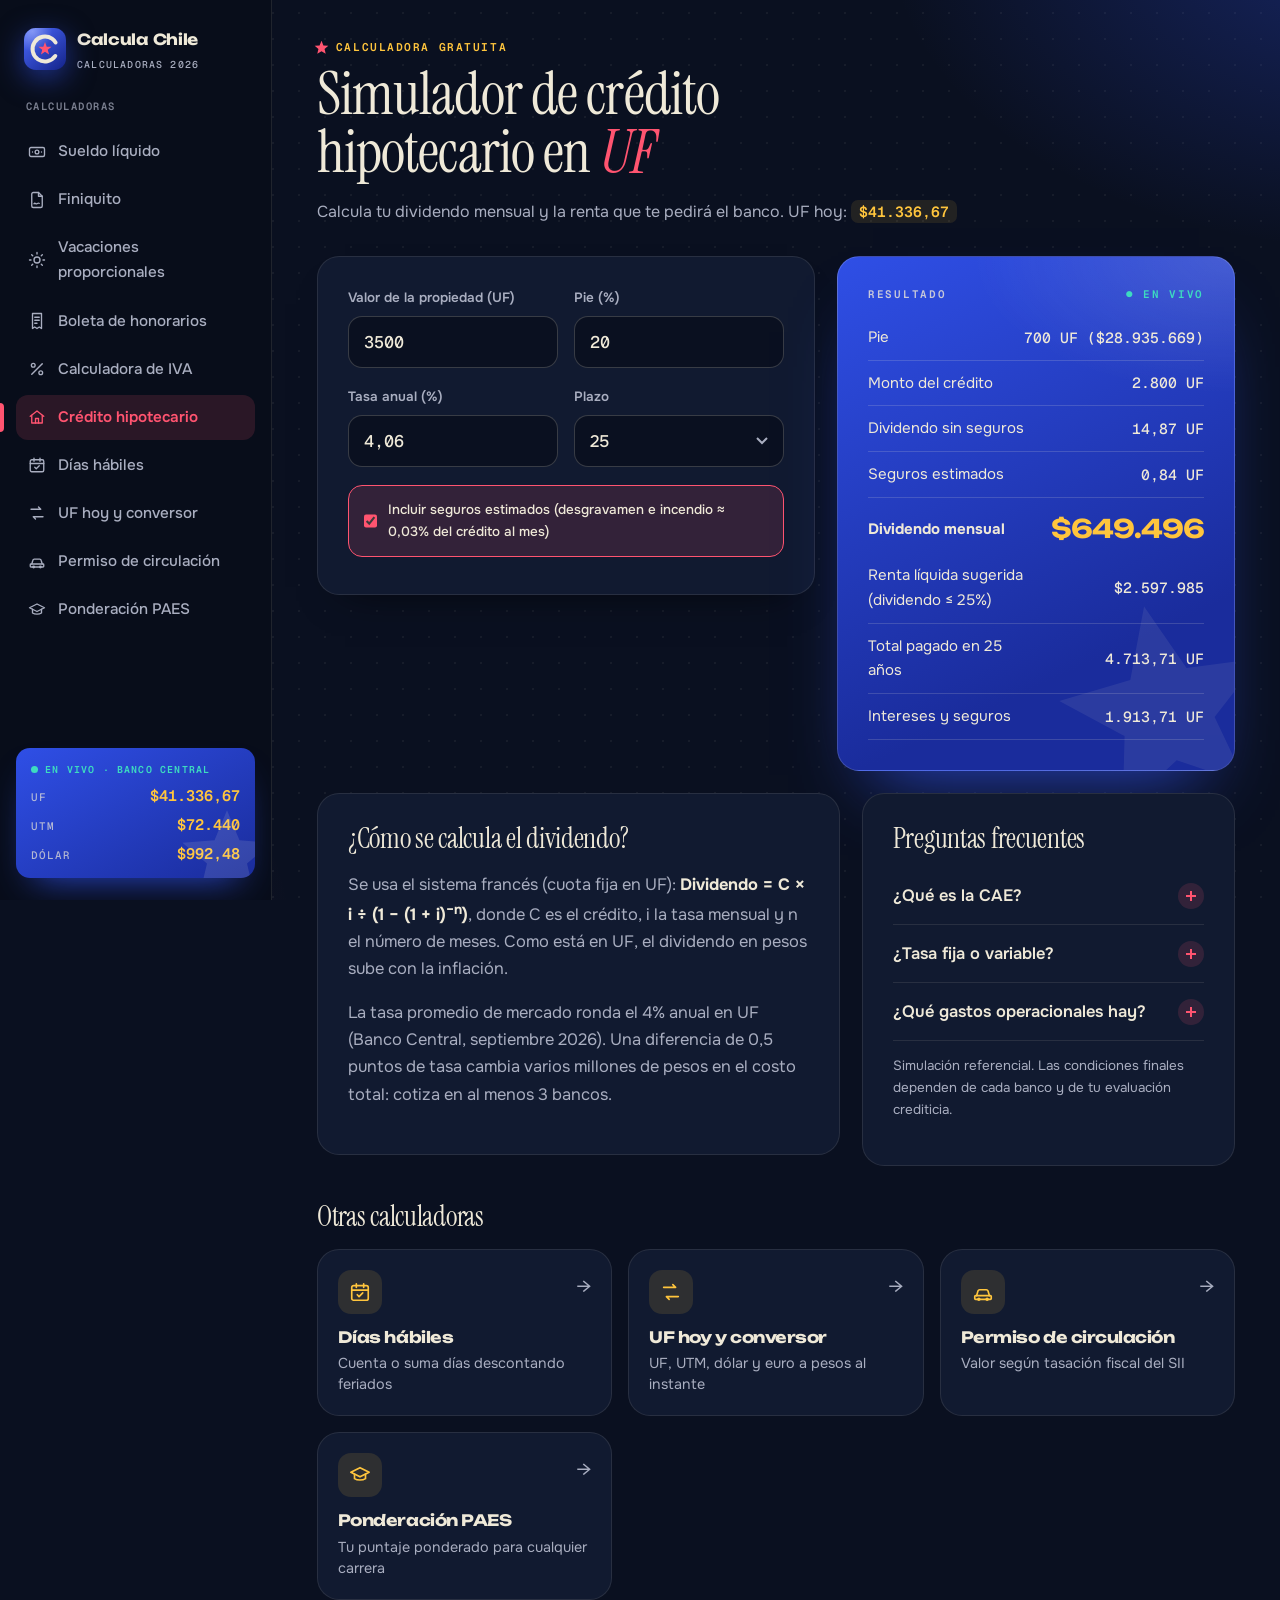
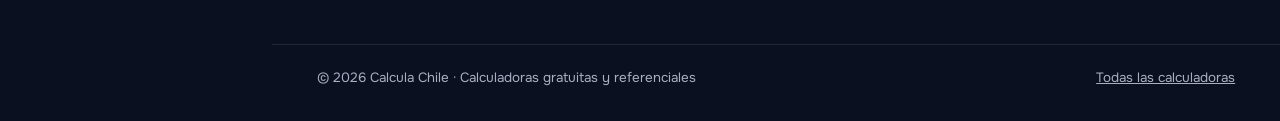
==== commit 2e5d5fc7: "Actualiza datos 2026-11-15" ====
--- a/credito-hipotecario/index.html
+++ b/credito-hipotecario/index.html
@@ -28,7 +28,7 @@
   <nav><a href="/sueldo-liquido/"><svg viewBox="0 0 24 24" fill="none" stroke-width="1.8" stroke-linecap="round" stroke-linejoin="round"><rect x="2" y="6" width="20" height="12" rx="2"/><circle cx="12" cy="12" r="2.5"/><path d="M6 12h.01M18 12h.01"/></svg>Sueldo líquido</a><a href="/finiquito/"><svg viewBox="0 0 24 24" fill="none" stroke-width="1.8" stroke-linecap="round" stroke-linejoin="round"><path d="M14 2H7a2 2 0 0 0-2 2v16a2 2 0 0 0 2 2h10a2 2 0 0 0 2-2V7z"/><path d="M14 2v5h5"/><path d="M8 17c1.5-2 2.5 1 4 0s2-1.5 3-.5"/></svg>Finiquito</a><a href="/vacaciones-proporcionales/"><svg viewBox="0 0 24 24" fill="none" stroke-width="1.8" stroke-linecap="round" stroke-linejoin="round"><circle cx="12" cy="12" r="4"/><path d="M12 2v2M12 20v2M4.9 4.9l1.4 1.4M17.7 17.7l1.4 1.4M2 12h2M20 12h2M4.9 19.1l1.4-1.4M17.7 6.3l1.4-1.4"/></svg>Vacaciones proporcionales</a><a href="/honorarios/"><svg viewBox="0 0 24 24" fill="none" stroke-width="1.8" stroke-linecap="round" stroke-linejoin="round"><path d="M6 2h12v20l-3-2-3 2-3-2-3 2z"/><path d="M9 7h6M9 11h6M9 15h3"/></svg>Boleta de honorarios</a><a href="/iva/"><svg viewBox="0 0 24 24" fill="none" stroke-width="1.8" stroke-linecap="round" stroke-linejoin="round"><path d="M19 5L5 19"/><circle cx="7" cy="7" r="2.5"/><circle cx="17" cy="17" r="2.5"/></svg>Calculadora de IVA</a><a href="/credito-hipotecario/" aria-current="page"><svg viewBox="0 0 24 24" fill="none" stroke-width="1.8" stroke-linecap="round" stroke-linejoin="round"><path d="M3 11l9-7 9 7"/><path d="M5 10v10h14V10"/><path d="M10 20v-6h4v6"/></svg>Crédito hipotecario</a><a href="/dias-habiles/"><svg viewBox="0 0 24 24" fill="none" stroke-width="1.8" stroke-linecap="round" stroke-linejoin="round"><rect x="3" y="5" width="18" height="16" rx="2"/><path d="M3 10h18M8 3v4M16 3v4"/><path d="M9 15l2 2 4-4"/></svg>Días hábiles</a><a href="/uf/"><svg viewBox="0 0 24 24" fill="none" stroke-width="1.8" stroke-linecap="round" stroke-linejoin="round"><path d="M4 7h13l-3-3M20 17H7l3 3"/></svg>UF hoy y conversor</a><a href="/permiso-circulacion/"><svg viewBox="0 0 24 24" fill="none" stroke-width="1.8" stroke-linecap="round" stroke-linejoin="round"><path d="M5 16l1.5-5A2 2 0 0 1 8.4 9.5h7.2a2 2 0 0 1 1.9 1.5L19 16"/><rect x="3" y="16" width="18" height="4" rx="1"/><circle cx="7.5" cy="20" r="1"/><circle cx="16.5" cy="20" r="1"/></svg>Permiso de circulación</a><a href="/ponderacion-paes/"><svg viewBox="0 0 24 24" fill="none" stroke-width="1.8" stroke-linecap="round" stroke-linejoin="round"><path d="M2 9l10-5 10 5-10 5z"/><path d="M6 11v5c3 2 9 2 12 0v-5"/></svg>Ponderación PAES</a></nav>
   <div class="ticker">
     <div class="t-live">EN VIVO · BANCO CENTRAL</div>
-    <div class="t-row"><span>UF</span><b data-ind="uf">$41.329,8</b></div>
+    <div class="t-row"><span>UF</span><b data-ind="uf">$41.336,67</b></div>
     <div class="t-row"><span>UTM</span><b data-ind="utm">$72.440</b></div>
     <div class="t-row"><span>DÓLAR</span><b data-ind="dolar">$992,48</b></div>
   </div>
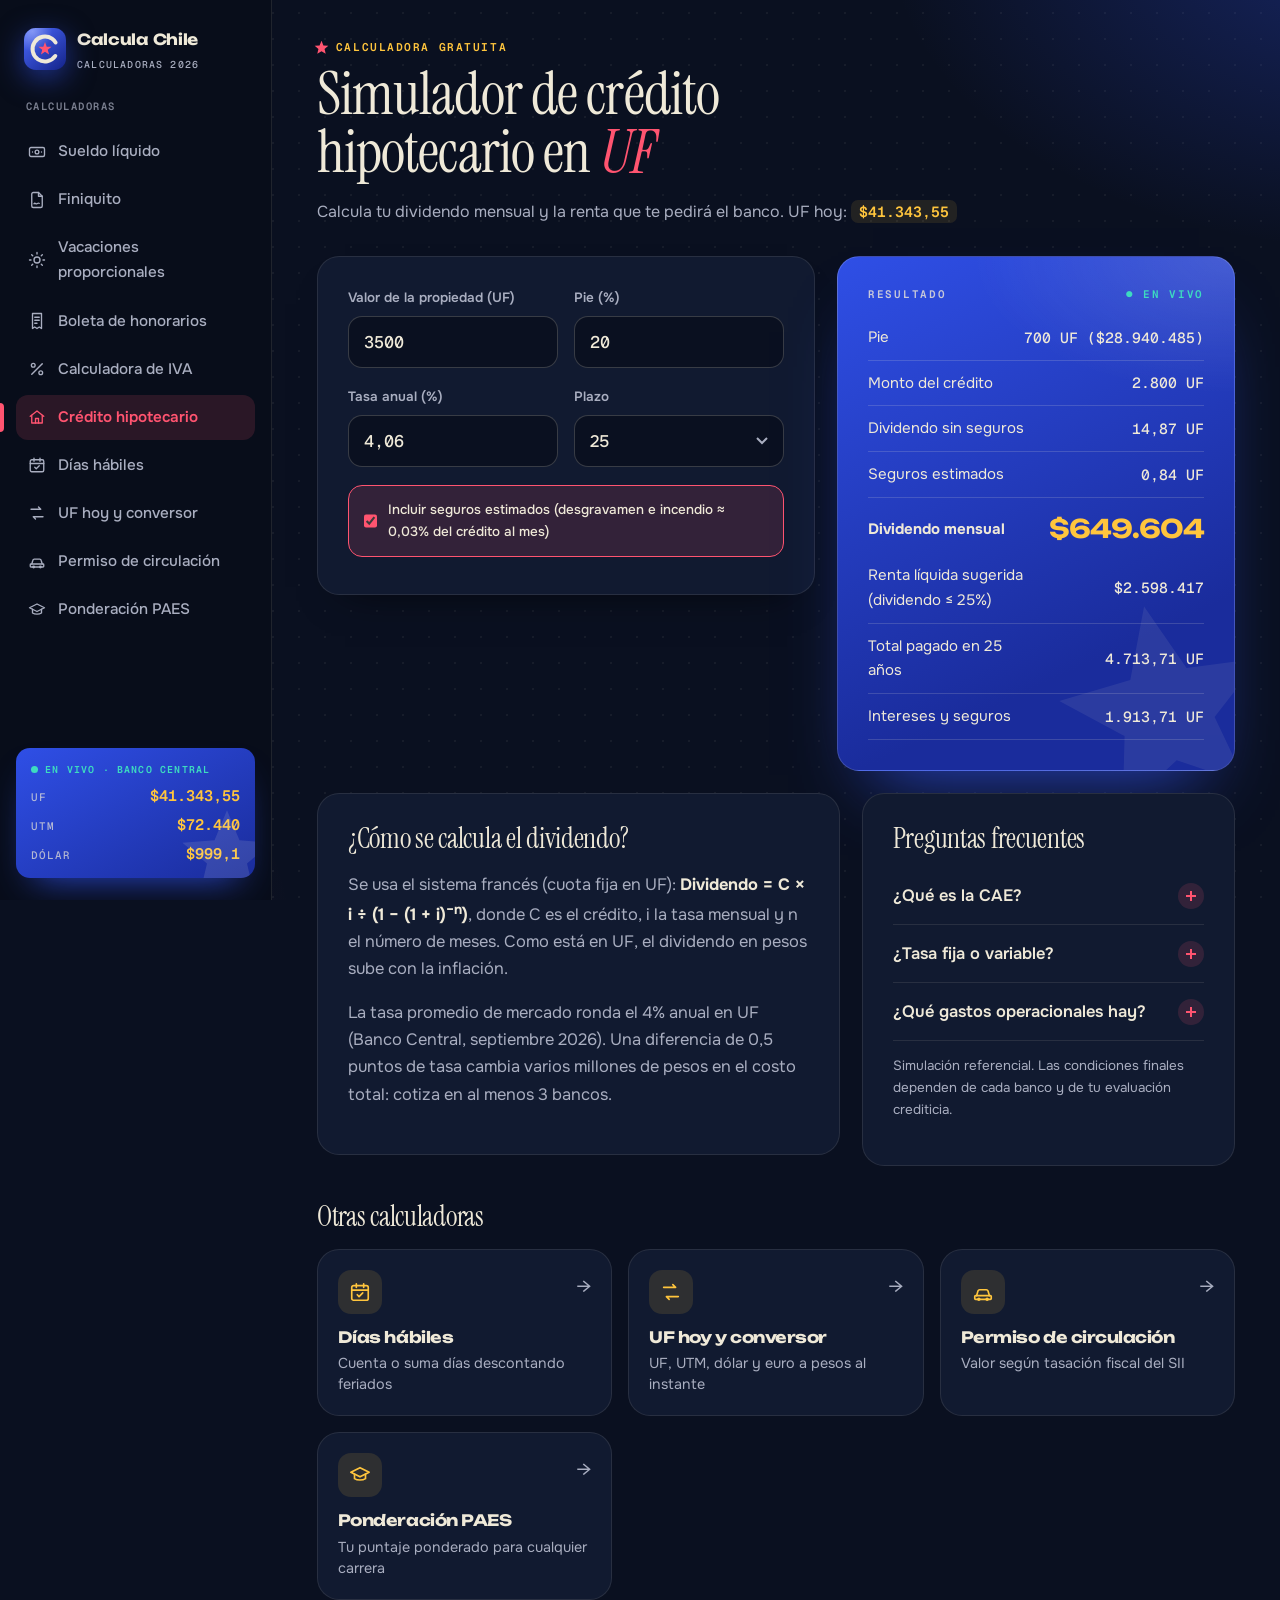
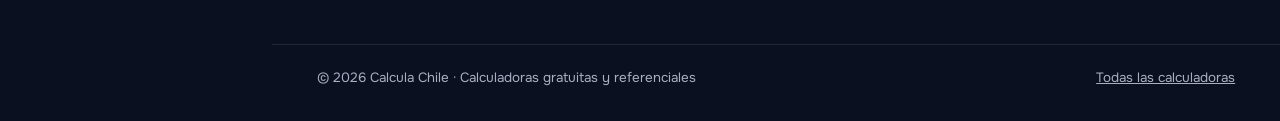
==== commit 30523c82: "Actualiza datos 2026-11-16" ====
--- a/credito-hipotecario/index.html
+++ b/credito-hipotecario/index.html
@@ -28,9 +28,9 @@
   <nav><a href="/sueldo-liquido/"><svg viewBox="0 0 24 24" fill="none" stroke-width="1.8" stroke-linecap="round" stroke-linejoin="round"><rect x="2" y="6" width="20" height="12" rx="2"/><circle cx="12" cy="12" r="2.5"/><path d="M6 12h.01M18 12h.01"/></svg>Sueldo líquido</a><a href="/finiquito/"><svg viewBox="0 0 24 24" fill="none" stroke-width="1.8" stroke-linecap="round" stroke-linejoin="round"><path d="M14 2H7a2 2 0 0 0-2 2v16a2 2 0 0 0 2 2h10a2 2 0 0 0 2-2V7z"/><path d="M14 2v5h5"/><path d="M8 17c1.5-2 2.5 1 4 0s2-1.5 3-.5"/></svg>Finiquito</a><a href="/vacaciones-proporcionales/"><svg viewBox="0 0 24 24" fill="none" stroke-width="1.8" stroke-linecap="round" stroke-linejoin="round"><circle cx="12" cy="12" r="4"/><path d="M12 2v2M12 20v2M4.9 4.9l1.4 1.4M17.7 17.7l1.4 1.4M2 12h2M20 12h2M4.9 19.1l1.4-1.4M17.7 6.3l1.4-1.4"/></svg>Vacaciones proporcionales</a><a href="/honorarios/"><svg viewBox="0 0 24 24" fill="none" stroke-width="1.8" stroke-linecap="round" stroke-linejoin="round"><path d="M6 2h12v20l-3-2-3 2-3-2-3 2z"/><path d="M9 7h6M9 11h6M9 15h3"/></svg>Boleta de honorarios</a><a href="/iva/"><svg viewBox="0 0 24 24" fill="none" stroke-width="1.8" stroke-linecap="round" stroke-linejoin="round"><path d="M19 5L5 19"/><circle cx="7" cy="7" r="2.5"/><circle cx="17" cy="17" r="2.5"/></svg>Calculadora de IVA</a><a href="/credito-hipotecario/" aria-current="page"><svg viewBox="0 0 24 24" fill="none" stroke-width="1.8" stroke-linecap="round" stroke-linejoin="round"><path d="M3 11l9-7 9 7"/><path d="M5 10v10h14V10"/><path d="M10 20v-6h4v6"/></svg>Crédito hipotecario</a><a href="/dias-habiles/"><svg viewBox="0 0 24 24" fill="none" stroke-width="1.8" stroke-linecap="round" stroke-linejoin="round"><rect x="3" y="5" width="18" height="16" rx="2"/><path d="M3 10h18M8 3v4M16 3v4"/><path d="M9 15l2 2 4-4"/></svg>Días hábiles</a><a href="/uf/"><svg viewBox="0 0 24 24" fill="none" stroke-width="1.8" stroke-linecap="round" stroke-linejoin="round"><path d="M4 7h13l-3-3M20 17H7l3 3"/></svg>UF hoy y conversor</a><a href="/permiso-circulacion/"><svg viewBox="0 0 24 24" fill="none" stroke-width="1.8" stroke-linecap="round" stroke-linejoin="round"><path d="M5 16l1.5-5A2 2 0 0 1 8.4 9.5h7.2a2 2 0 0 1 1.9 1.5L19 16"/><rect x="3" y="16" width="18" height="4" rx="1"/><circle cx="7.5" cy="20" r="1"/><circle cx="16.5" cy="20" r="1"/></svg>Permiso de circulación</a><a href="/ponderacion-paes/"><svg viewBox="0 0 24 24" fill="none" stroke-width="1.8" stroke-linecap="round" stroke-linejoin="round"><path d="M2 9l10-5 10 5-10 5z"/><path d="M6 11v5c3 2 9 2 12 0v-5"/></svg>Ponderación PAES</a></nav>
   <div class="ticker">
     <div class="t-live">EN VIVO · BANCO CENTRAL</div>
-    <div class="t-row"><span>UF</span><b data-ind="uf">$41.336,67</b></div>
+    <div class="t-row"><span>UF</span><b data-ind="uf">$41.343,55</b></div>
     <div class="t-row"><span>UTM</span><b data-ind="utm">$72.440</b></div>
-    <div class="t-row"><span>DÓLAR</span><b data-ind="dolar">$992,48</b></div>
+    <div class="t-row"><span>DÓLAR</span><b data-ind="dolar">$999,1</b></div>
   </div>
 </aside>
 <!--/side-->
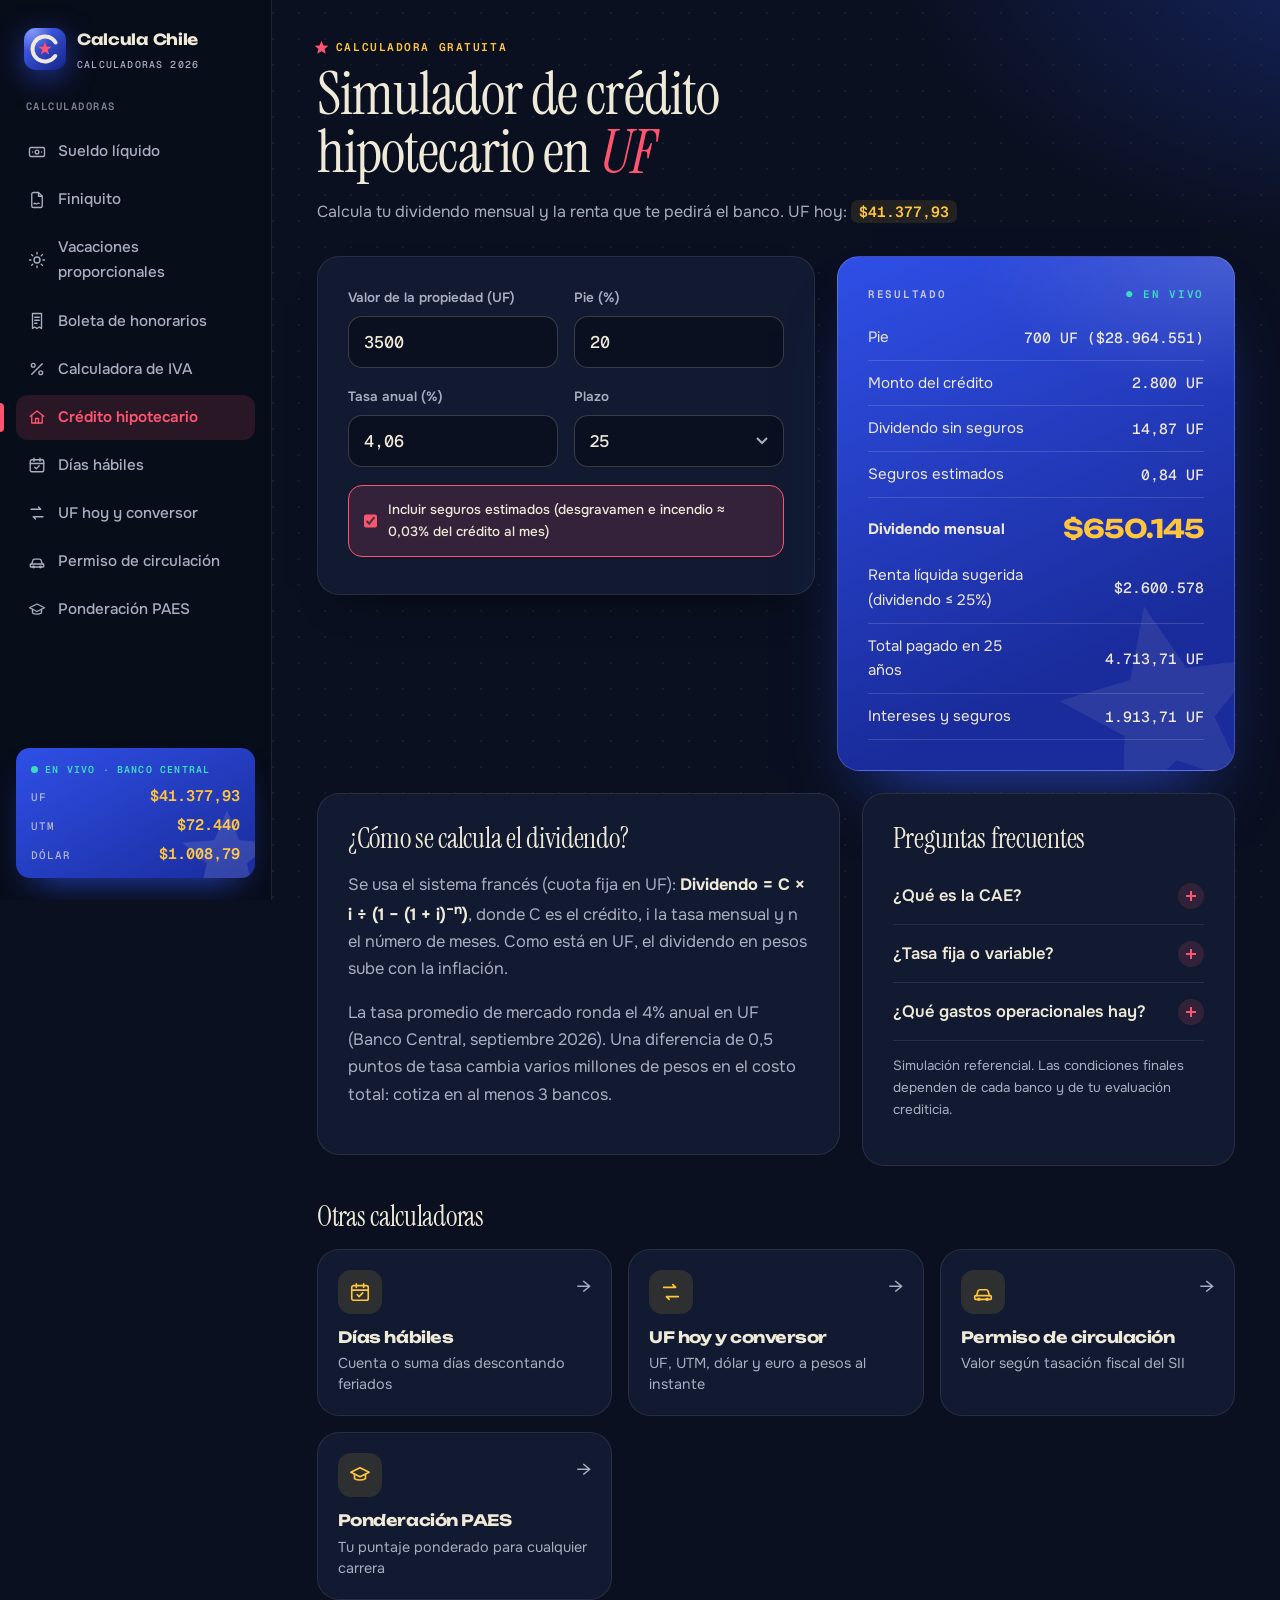
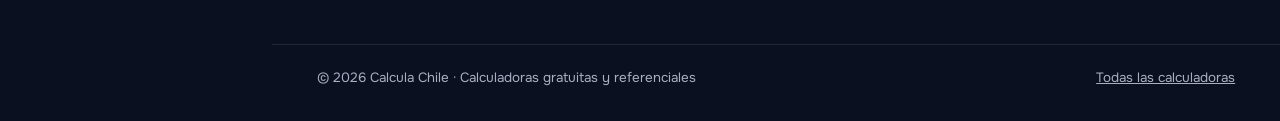
==== commit 6b7b7c1e: "Actualiza datos 2026-11-21" ====
--- a/credito-hipotecario/index.html
+++ b/credito-hipotecario/index.html
@@ -28,9 +28,9 @@
   <nav><a href="/sueldo-liquido/"><svg viewBox="0 0 24 24" fill="none" stroke-width="1.8" stroke-linecap="round" stroke-linejoin="round"><rect x="2" y="6" width="20" height="12" rx="2"/><circle cx="12" cy="12" r="2.5"/><path d="M6 12h.01M18 12h.01"/></svg>Sueldo líquido</a><a href="/finiquito/"><svg viewBox="0 0 24 24" fill="none" stroke-width="1.8" stroke-linecap="round" stroke-linejoin="round"><path d="M14 2H7a2 2 0 0 0-2 2v16a2 2 0 0 0 2 2h10a2 2 0 0 0 2-2V7z"/><path d="M14 2v5h5"/><path d="M8 17c1.5-2 2.5 1 4 0s2-1.5 3-.5"/></svg>Finiquito</a><a href="/vacaciones-proporcionales/"><svg viewBox="0 0 24 24" fill="none" stroke-width="1.8" stroke-linecap="round" stroke-linejoin="round"><circle cx="12" cy="12" r="4"/><path d="M12 2v2M12 20v2M4.9 4.9l1.4 1.4M17.7 17.7l1.4 1.4M2 12h2M20 12h2M4.9 19.1l1.4-1.4M17.7 6.3l1.4-1.4"/></svg>Vacaciones proporcionales</a><a href="/honorarios/"><svg viewBox="0 0 24 24" fill="none" stroke-width="1.8" stroke-linecap="round" stroke-linejoin="round"><path d="M6 2h12v20l-3-2-3 2-3-2-3 2z"/><path d="M9 7h6M9 11h6M9 15h3"/></svg>Boleta de honorarios</a><a href="/iva/"><svg viewBox="0 0 24 24" fill="none" stroke-width="1.8" stroke-linecap="round" stroke-linejoin="round"><path d="M19 5L5 19"/><circle cx="7" cy="7" r="2.5"/><circle cx="17" cy="17" r="2.5"/></svg>Calculadora de IVA</a><a href="/credito-hipotecario/" aria-current="page"><svg viewBox="0 0 24 24" fill="none" stroke-width="1.8" stroke-linecap="round" stroke-linejoin="round"><path d="M3 11l9-7 9 7"/><path d="M5 10v10h14V10"/><path d="M10 20v-6h4v6"/></svg>Crédito hipotecario</a><a href="/dias-habiles/"><svg viewBox="0 0 24 24" fill="none" stroke-width="1.8" stroke-linecap="round" stroke-linejoin="round"><rect x="3" y="5" width="18" height="16" rx="2"/><path d="M3 10h18M8 3v4M16 3v4"/><path d="M9 15l2 2 4-4"/></svg>Días hábiles</a><a href="/uf/"><svg viewBox="0 0 24 24" fill="none" stroke-width="1.8" stroke-linecap="round" stroke-linejoin="round"><path d="M4 7h13l-3-3M20 17H7l3 3"/></svg>UF hoy y conversor</a><a href="/permiso-circulacion/"><svg viewBox="0 0 24 24" fill="none" stroke-width="1.8" stroke-linecap="round" stroke-linejoin="round"><path d="M5 16l1.5-5A2 2 0 0 1 8.4 9.5h7.2a2 2 0 0 1 1.9 1.5L19 16"/><rect x="3" y="16" width="18" height="4" rx="1"/><circle cx="7.5" cy="20" r="1"/><circle cx="16.5" cy="20" r="1"/></svg>Permiso de circulación</a><a href="/ponderacion-paes/"><svg viewBox="0 0 24 24" fill="none" stroke-width="1.8" stroke-linecap="round" stroke-linejoin="round"><path d="M2 9l10-5 10 5-10 5z"/><path d="M6 11v5c3 2 9 2 12 0v-5"/></svg>Ponderación PAES</a></nav>
   <div class="ticker">
     <div class="t-live">EN VIVO · BANCO CENTRAL</div>
-    <div class="t-row"><span>UF</span><b data-ind="uf">$41.343,55</b></div>
+    <div class="t-row"><span>UF</span><b data-ind="uf">$41.377,93</b></div>
     <div class="t-row"><span>UTM</span><b data-ind="utm">$72.440</b></div>
-    <div class="t-row"><span>DÓLAR</span><b data-ind="dolar">$999,1</b></div>
+    <div class="t-row"><span>DÓLAR</span><b data-ind="dolar">$1.008,79</b></div>
   </div>
 </aside>
 <!--/side-->
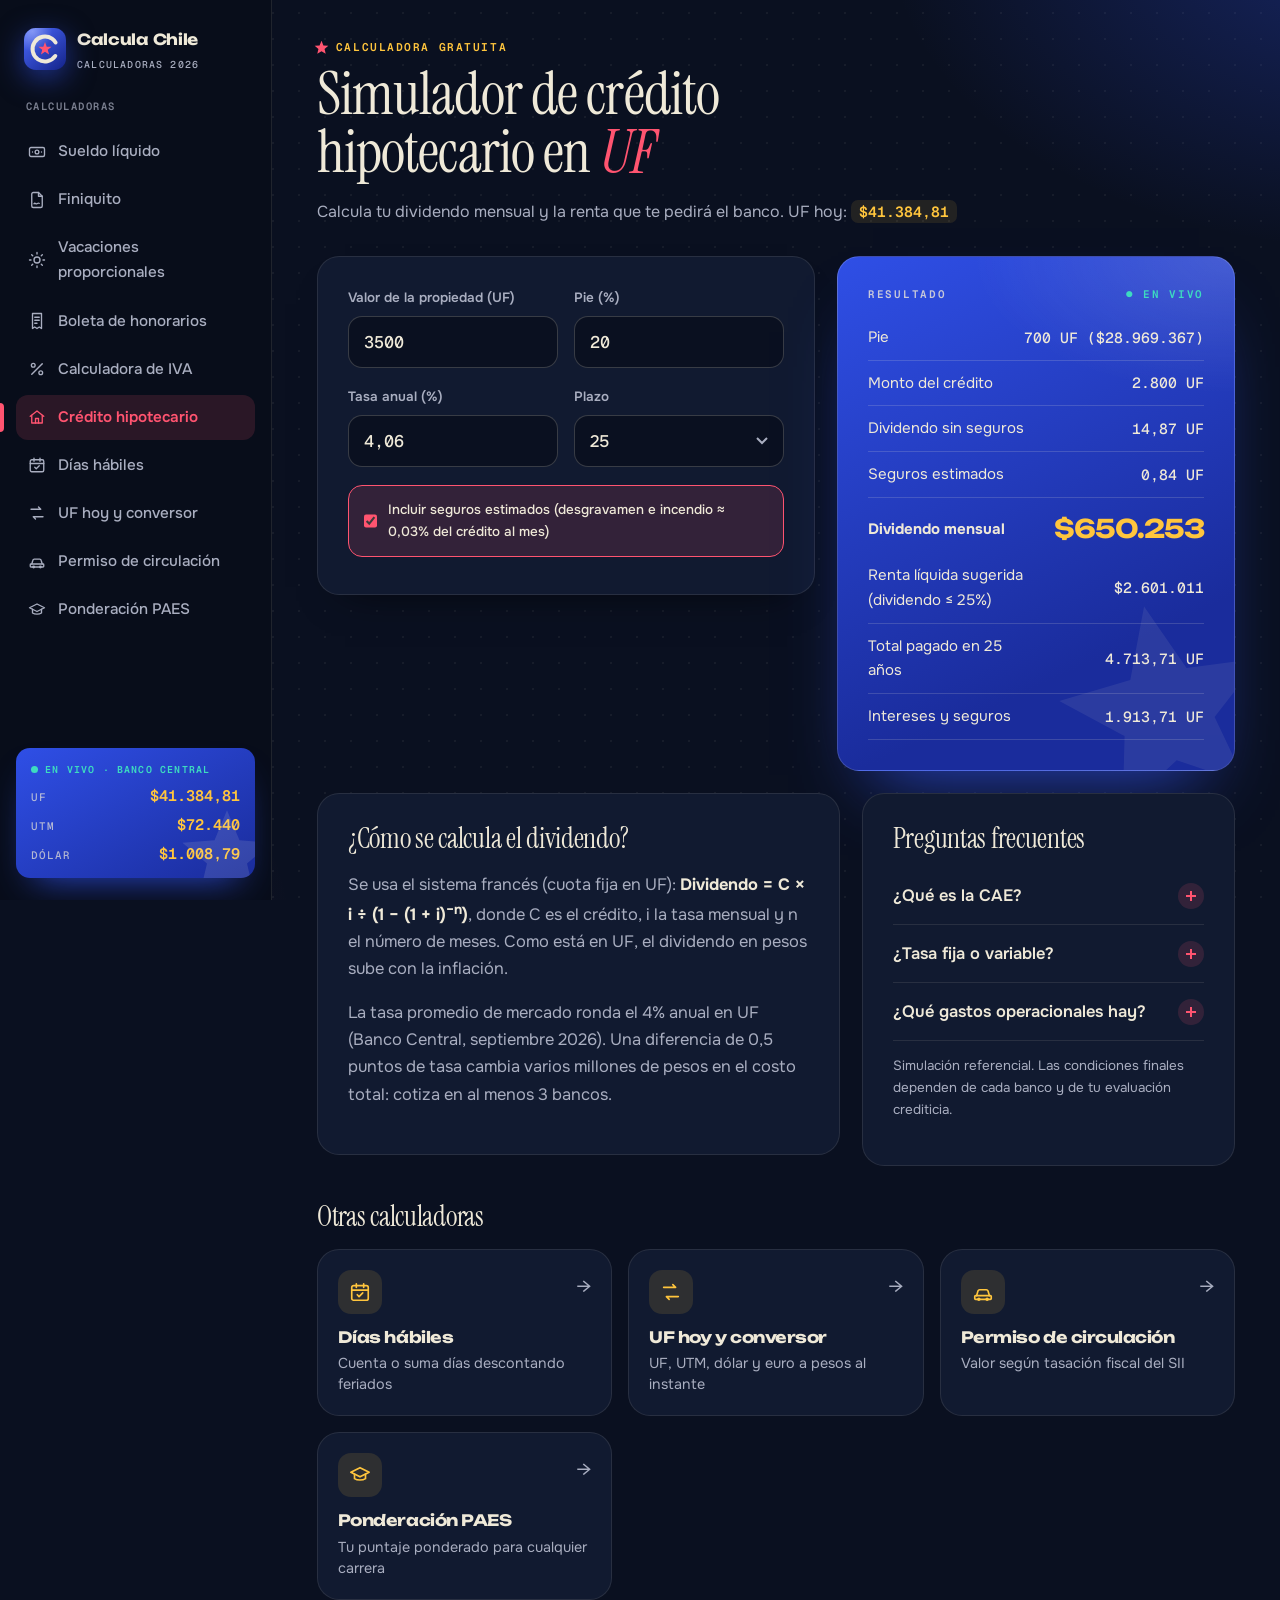
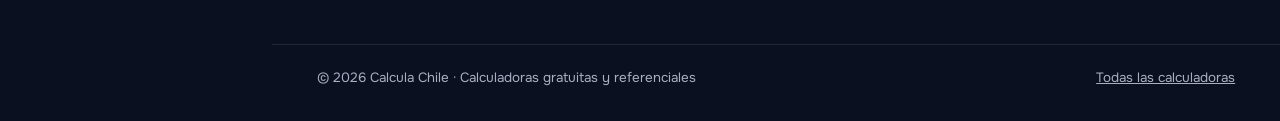
==== commit 3ffc1825: "Actualiza datos 2026-11-22" ====
--- a/credito-hipotecario/index.html
+++ b/credito-hipotecario/index.html
@@ -28,7 +28,7 @@
   <nav><a href="/sueldo-liquido/"><svg viewBox="0 0 24 24" fill="none" stroke-width="1.8" stroke-linecap="round" stroke-linejoin="round"><rect x="2" y="6" width="20" height="12" rx="2"/><circle cx="12" cy="12" r="2.5"/><path d="M6 12h.01M18 12h.01"/></svg>Sueldo líquido</a><a href="/finiquito/"><svg viewBox="0 0 24 24" fill="none" stroke-width="1.8" stroke-linecap="round" stroke-linejoin="round"><path d="M14 2H7a2 2 0 0 0-2 2v16a2 2 0 0 0 2 2h10a2 2 0 0 0 2-2V7z"/><path d="M14 2v5h5"/><path d="M8 17c1.5-2 2.5 1 4 0s2-1.5 3-.5"/></svg>Finiquito</a><a href="/vacaciones-proporcionales/"><svg viewBox="0 0 24 24" fill="none" stroke-width="1.8" stroke-linecap="round" stroke-linejoin="round"><circle cx="12" cy="12" r="4"/><path d="M12 2v2M12 20v2M4.9 4.9l1.4 1.4M17.7 17.7l1.4 1.4M2 12h2M20 12h2M4.9 19.1l1.4-1.4M17.7 6.3l1.4-1.4"/></svg>Vacaciones proporcionales</a><a href="/honorarios/"><svg viewBox="0 0 24 24" fill="none" stroke-width="1.8" stroke-linecap="round" stroke-linejoin="round"><path d="M6 2h12v20l-3-2-3 2-3-2-3 2z"/><path d="M9 7h6M9 11h6M9 15h3"/></svg>Boleta de honorarios</a><a href="/iva/"><svg viewBox="0 0 24 24" fill="none" stroke-width="1.8" stroke-linecap="round" stroke-linejoin="round"><path d="M19 5L5 19"/><circle cx="7" cy="7" r="2.5"/><circle cx="17" cy="17" r="2.5"/></svg>Calculadora de IVA</a><a href="/credito-hipotecario/" aria-current="page"><svg viewBox="0 0 24 24" fill="none" stroke-width="1.8" stroke-linecap="round" stroke-linejoin="round"><path d="M3 11l9-7 9 7"/><path d="M5 10v10h14V10"/><path d="M10 20v-6h4v6"/></svg>Crédito hipotecario</a><a href="/dias-habiles/"><svg viewBox="0 0 24 24" fill="none" stroke-width="1.8" stroke-linecap="round" stroke-linejoin="round"><rect x="3" y="5" width="18" height="16" rx="2"/><path d="M3 10h18M8 3v4M16 3v4"/><path d="M9 15l2 2 4-4"/></svg>Días hábiles</a><a href="/uf/"><svg viewBox="0 0 24 24" fill="none" stroke-width="1.8" stroke-linecap="round" stroke-linejoin="round"><path d="M4 7h13l-3-3M20 17H7l3 3"/></svg>UF hoy y conversor</a><a href="/permiso-circulacion/"><svg viewBox="0 0 24 24" fill="none" stroke-width="1.8" stroke-linecap="round" stroke-linejoin="round"><path d="M5 16l1.5-5A2 2 0 0 1 8.4 9.5h7.2a2 2 0 0 1 1.9 1.5L19 16"/><rect x="3" y="16" width="18" height="4" rx="1"/><circle cx="7.5" cy="20" r="1"/><circle cx="16.5" cy="20" r="1"/></svg>Permiso de circulación</a><a href="/ponderacion-paes/"><svg viewBox="0 0 24 24" fill="none" stroke-width="1.8" stroke-linecap="round" stroke-linejoin="round"><path d="M2 9l10-5 10 5-10 5z"/><path d="M6 11v5c3 2 9 2 12 0v-5"/></svg>Ponderación PAES</a></nav>
   <div class="ticker">
     <div class="t-live">EN VIVO · BANCO CENTRAL</div>
-    <div class="t-row"><span>UF</span><b data-ind="uf">$41.377,93</b></div>
+    <div class="t-row"><span>UF</span><b data-ind="uf">$41.384,81</b></div>
     <div class="t-row"><span>UTM</span><b data-ind="utm">$72.440</b></div>
     <div class="t-row"><span>DÓLAR</span><b data-ind="dolar">$1.008,79</b></div>
   </div>
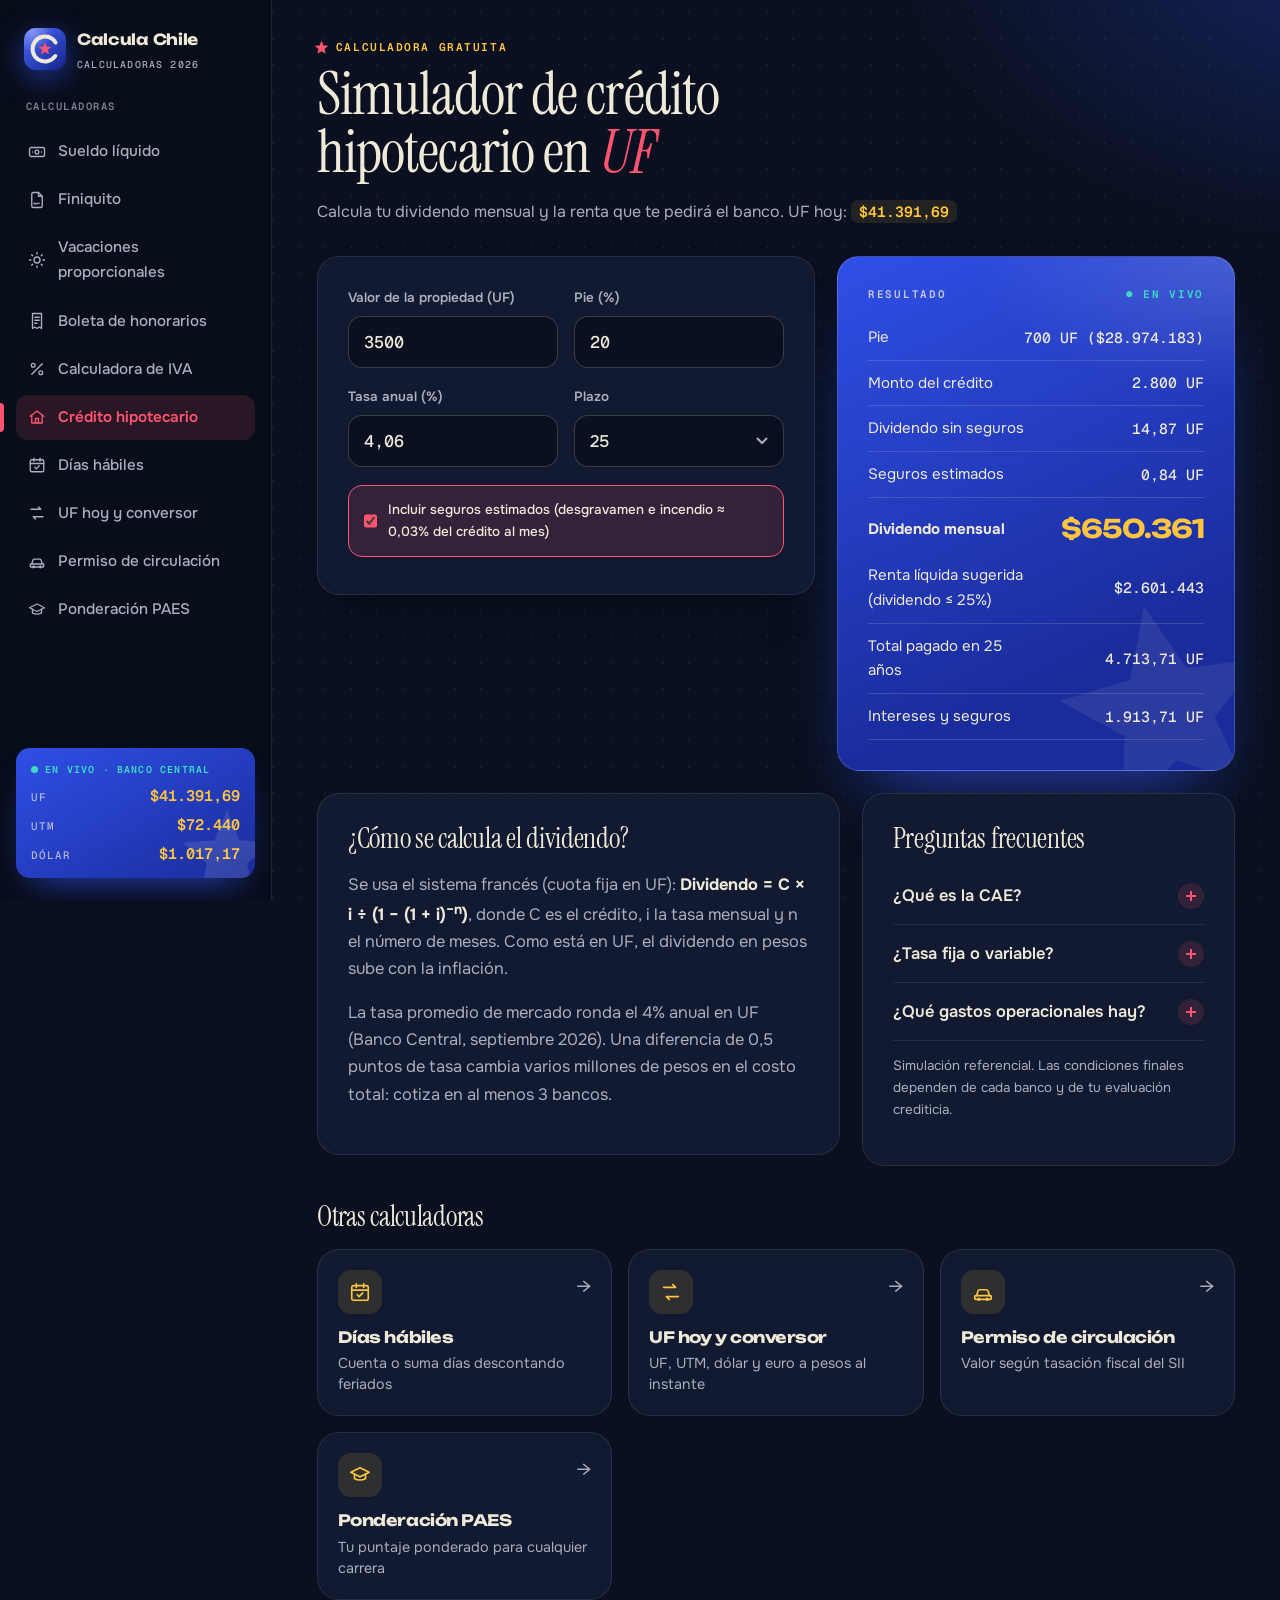
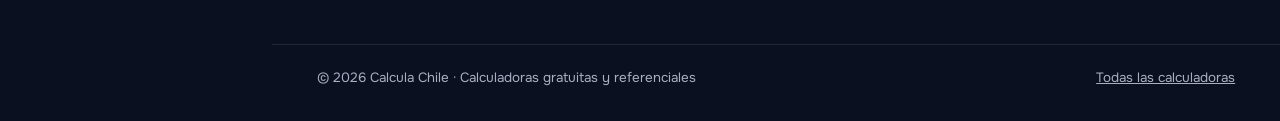
==== commit 22589d66: "Actualiza datos 2026-11-23" ====
--- a/credito-hipotecario/index.html
+++ b/credito-hipotecario/index.html
@@ -28,9 +28,9 @@
   <nav><a href="/sueldo-liquido/"><svg viewBox="0 0 24 24" fill="none" stroke-width="1.8" stroke-linecap="round" stroke-linejoin="round"><rect x="2" y="6" width="20" height="12" rx="2"/><circle cx="12" cy="12" r="2.5"/><path d="M6 12h.01M18 12h.01"/></svg>Sueldo líquido</a><a href="/finiquito/"><svg viewBox="0 0 24 24" fill="none" stroke-width="1.8" stroke-linecap="round" stroke-linejoin="round"><path d="M14 2H7a2 2 0 0 0-2 2v16a2 2 0 0 0 2 2h10a2 2 0 0 0 2-2V7z"/><path d="M14 2v5h5"/><path d="M8 17c1.5-2 2.5 1 4 0s2-1.5 3-.5"/></svg>Finiquito</a><a href="/vacaciones-proporcionales/"><svg viewBox="0 0 24 24" fill="none" stroke-width="1.8" stroke-linecap="round" stroke-linejoin="round"><circle cx="12" cy="12" r="4"/><path d="M12 2v2M12 20v2M4.9 4.9l1.4 1.4M17.7 17.7l1.4 1.4M2 12h2M20 12h2M4.9 19.1l1.4-1.4M17.7 6.3l1.4-1.4"/></svg>Vacaciones proporcionales</a><a href="/honorarios/"><svg viewBox="0 0 24 24" fill="none" stroke-width="1.8" stroke-linecap="round" stroke-linejoin="round"><path d="M6 2h12v20l-3-2-3 2-3-2-3 2z"/><path d="M9 7h6M9 11h6M9 15h3"/></svg>Boleta de honorarios</a><a href="/iva/"><svg viewBox="0 0 24 24" fill="none" stroke-width="1.8" stroke-linecap="round" stroke-linejoin="round"><path d="M19 5L5 19"/><circle cx="7" cy="7" r="2.5"/><circle cx="17" cy="17" r="2.5"/></svg>Calculadora de IVA</a><a href="/credito-hipotecario/" aria-current="page"><svg viewBox="0 0 24 24" fill="none" stroke-width="1.8" stroke-linecap="round" stroke-linejoin="round"><path d="M3 11l9-7 9 7"/><path d="M5 10v10h14V10"/><path d="M10 20v-6h4v6"/></svg>Crédito hipotecario</a><a href="/dias-habiles/"><svg viewBox="0 0 24 24" fill="none" stroke-width="1.8" stroke-linecap="round" stroke-linejoin="round"><rect x="3" y="5" width="18" height="16" rx="2"/><path d="M3 10h18M8 3v4M16 3v4"/><path d="M9 15l2 2 4-4"/></svg>Días hábiles</a><a href="/uf/"><svg viewBox="0 0 24 24" fill="none" stroke-width="1.8" stroke-linecap="round" stroke-linejoin="round"><path d="M4 7h13l-3-3M20 17H7l3 3"/></svg>UF hoy y conversor</a><a href="/permiso-circulacion/"><svg viewBox="0 0 24 24" fill="none" stroke-width="1.8" stroke-linecap="round" stroke-linejoin="round"><path d="M5 16l1.5-5A2 2 0 0 1 8.4 9.5h7.2a2 2 0 0 1 1.9 1.5L19 16"/><rect x="3" y="16" width="18" height="4" rx="1"/><circle cx="7.5" cy="20" r="1"/><circle cx="16.5" cy="20" r="1"/></svg>Permiso de circulación</a><a href="/ponderacion-paes/"><svg viewBox="0 0 24 24" fill="none" stroke-width="1.8" stroke-linecap="round" stroke-linejoin="round"><path d="M2 9l10-5 10 5-10 5z"/><path d="M6 11v5c3 2 9 2 12 0v-5"/></svg>Ponderación PAES</a></nav>
   <div class="ticker">
     <div class="t-live">EN VIVO · BANCO CENTRAL</div>
-    <div class="t-row"><span>UF</span><b data-ind="uf">$41.384,81</b></div>
+    <div class="t-row"><span>UF</span><b data-ind="uf">$41.391,69</b></div>
     <div class="t-row"><span>UTM</span><b data-ind="utm">$72.440</b></div>
-    <div class="t-row"><span>DÓLAR</span><b data-ind="dolar">$1.008,79</b></div>
+    <div class="t-row"><span>DÓLAR</span><b data-ind="dolar">$1.017,17</b></div>
   </div>
 </aside>
 <!--/side-->
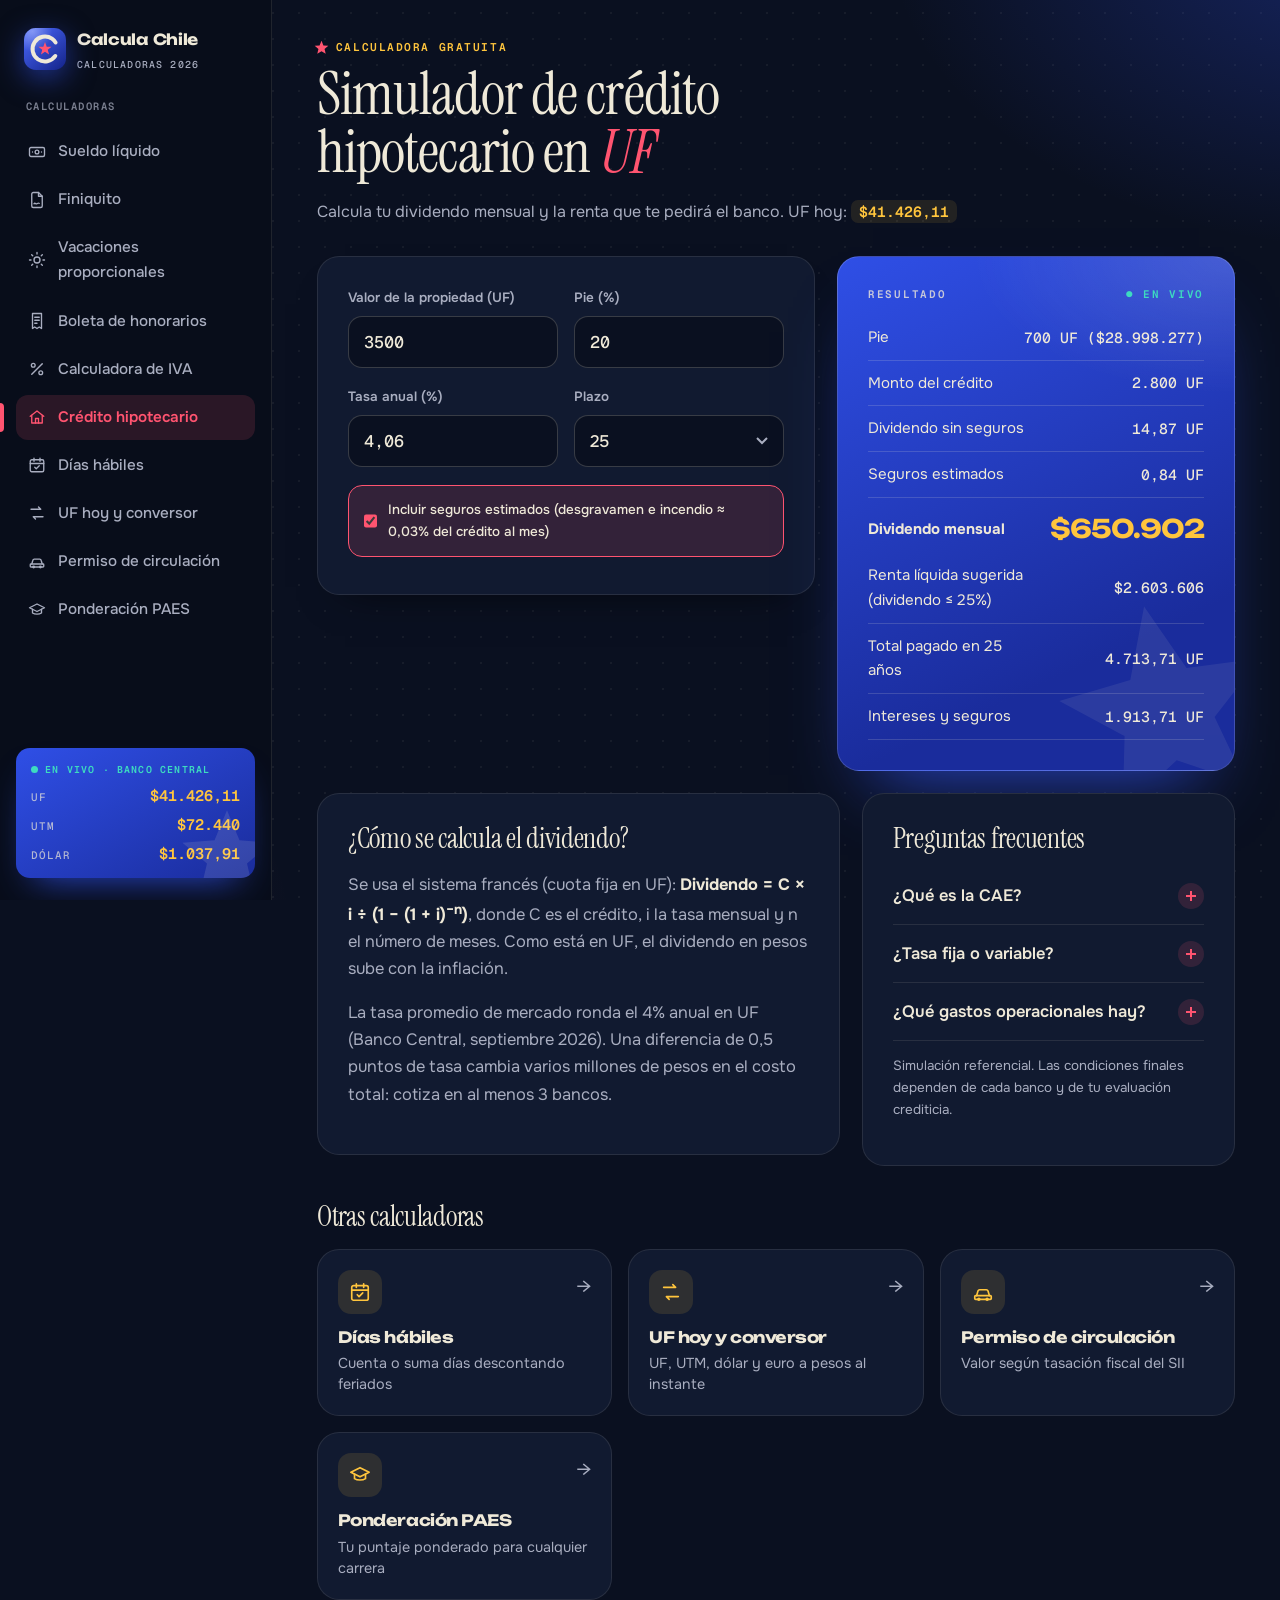
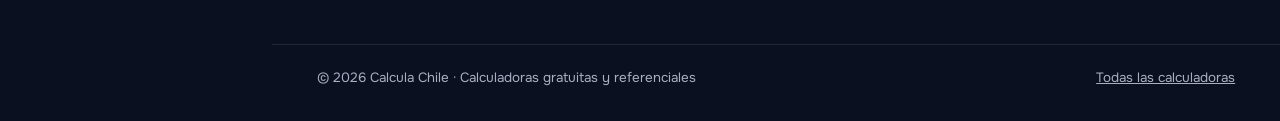
==== commit d93d4fce: "Actualiza datos 2026-11-28" ====
--- a/credito-hipotecario/index.html
+++ b/credito-hipotecario/index.html
@@ -28,9 +28,9 @@
   <nav><a href="/sueldo-liquido/"><svg viewBox="0 0 24 24" fill="none" stroke-width="1.8" stroke-linecap="round" stroke-linejoin="round"><rect x="2" y="6" width="20" height="12" rx="2"/><circle cx="12" cy="12" r="2.5"/><path d="M6 12h.01M18 12h.01"/></svg>Sueldo líquido</a><a href="/finiquito/"><svg viewBox="0 0 24 24" fill="none" stroke-width="1.8" stroke-linecap="round" stroke-linejoin="round"><path d="M14 2H7a2 2 0 0 0-2 2v16a2 2 0 0 0 2 2h10a2 2 0 0 0 2-2V7z"/><path d="M14 2v5h5"/><path d="M8 17c1.5-2 2.5 1 4 0s2-1.5 3-.5"/></svg>Finiquito</a><a href="/vacaciones-proporcionales/"><svg viewBox="0 0 24 24" fill="none" stroke-width="1.8" stroke-linecap="round" stroke-linejoin="round"><circle cx="12" cy="12" r="4"/><path d="M12 2v2M12 20v2M4.9 4.9l1.4 1.4M17.7 17.7l1.4 1.4M2 12h2M20 12h2M4.9 19.1l1.4-1.4M17.7 6.3l1.4-1.4"/></svg>Vacaciones proporcionales</a><a href="/honorarios/"><svg viewBox="0 0 24 24" fill="none" stroke-width="1.8" stroke-linecap="round" stroke-linejoin="round"><path d="M6 2h12v20l-3-2-3 2-3-2-3 2z"/><path d="M9 7h6M9 11h6M9 15h3"/></svg>Boleta de honorarios</a><a href="/iva/"><svg viewBox="0 0 24 24" fill="none" stroke-width="1.8" stroke-linecap="round" stroke-linejoin="round"><path d="M19 5L5 19"/><circle cx="7" cy="7" r="2.5"/><circle cx="17" cy="17" r="2.5"/></svg>Calculadora de IVA</a><a href="/credito-hipotecario/" aria-current="page"><svg viewBox="0 0 24 24" fill="none" stroke-width="1.8" stroke-linecap="round" stroke-linejoin="round"><path d="M3 11l9-7 9 7"/><path d="M5 10v10h14V10"/><path d="M10 20v-6h4v6"/></svg>Crédito hipotecario</a><a href="/dias-habiles/"><svg viewBox="0 0 24 24" fill="none" stroke-width="1.8" stroke-linecap="round" stroke-linejoin="round"><rect x="3" y="5" width="18" height="16" rx="2"/><path d="M3 10h18M8 3v4M16 3v4"/><path d="M9 15l2 2 4-4"/></svg>Días hábiles</a><a href="/uf/"><svg viewBox="0 0 24 24" fill="none" stroke-width="1.8" stroke-linecap="round" stroke-linejoin="round"><path d="M4 7h13l-3-3M20 17H7l3 3"/></svg>UF hoy y conversor</a><a href="/permiso-circulacion/"><svg viewBox="0 0 24 24" fill="none" stroke-width="1.8" stroke-linecap="round" stroke-linejoin="round"><path d="M5 16l1.5-5A2 2 0 0 1 8.4 9.5h7.2a2 2 0 0 1 1.9 1.5L19 16"/><rect x="3" y="16" width="18" height="4" rx="1"/><circle cx="7.5" cy="20" r="1"/><circle cx="16.5" cy="20" r="1"/></svg>Permiso de circulación</a><a href="/ponderacion-paes/"><svg viewBox="0 0 24 24" fill="none" stroke-width="1.8" stroke-linecap="round" stroke-linejoin="round"><path d="M2 9l10-5 10 5-10 5z"/><path d="M6 11v5c3 2 9 2 12 0v-5"/></svg>Ponderación PAES</a></nav>
   <div class="ticker">
     <div class="t-live">EN VIVO · BANCO CENTRAL</div>
-    <div class="t-row"><span>UF</span><b data-ind="uf">$41.391,69</b></div>
+    <div class="t-row"><span>UF</span><b data-ind="uf">$41.426,11</b></div>
     <div class="t-row"><span>UTM</span><b data-ind="utm">$72.440</b></div>
-    <div class="t-row"><span>DÓLAR</span><b data-ind="dolar">$1.017,17</b></div>
+    <div class="t-row"><span>DÓLAR</span><b data-ind="dolar">$1.037,91</b></div>
   </div>
 </aside>
 <!--/side-->
